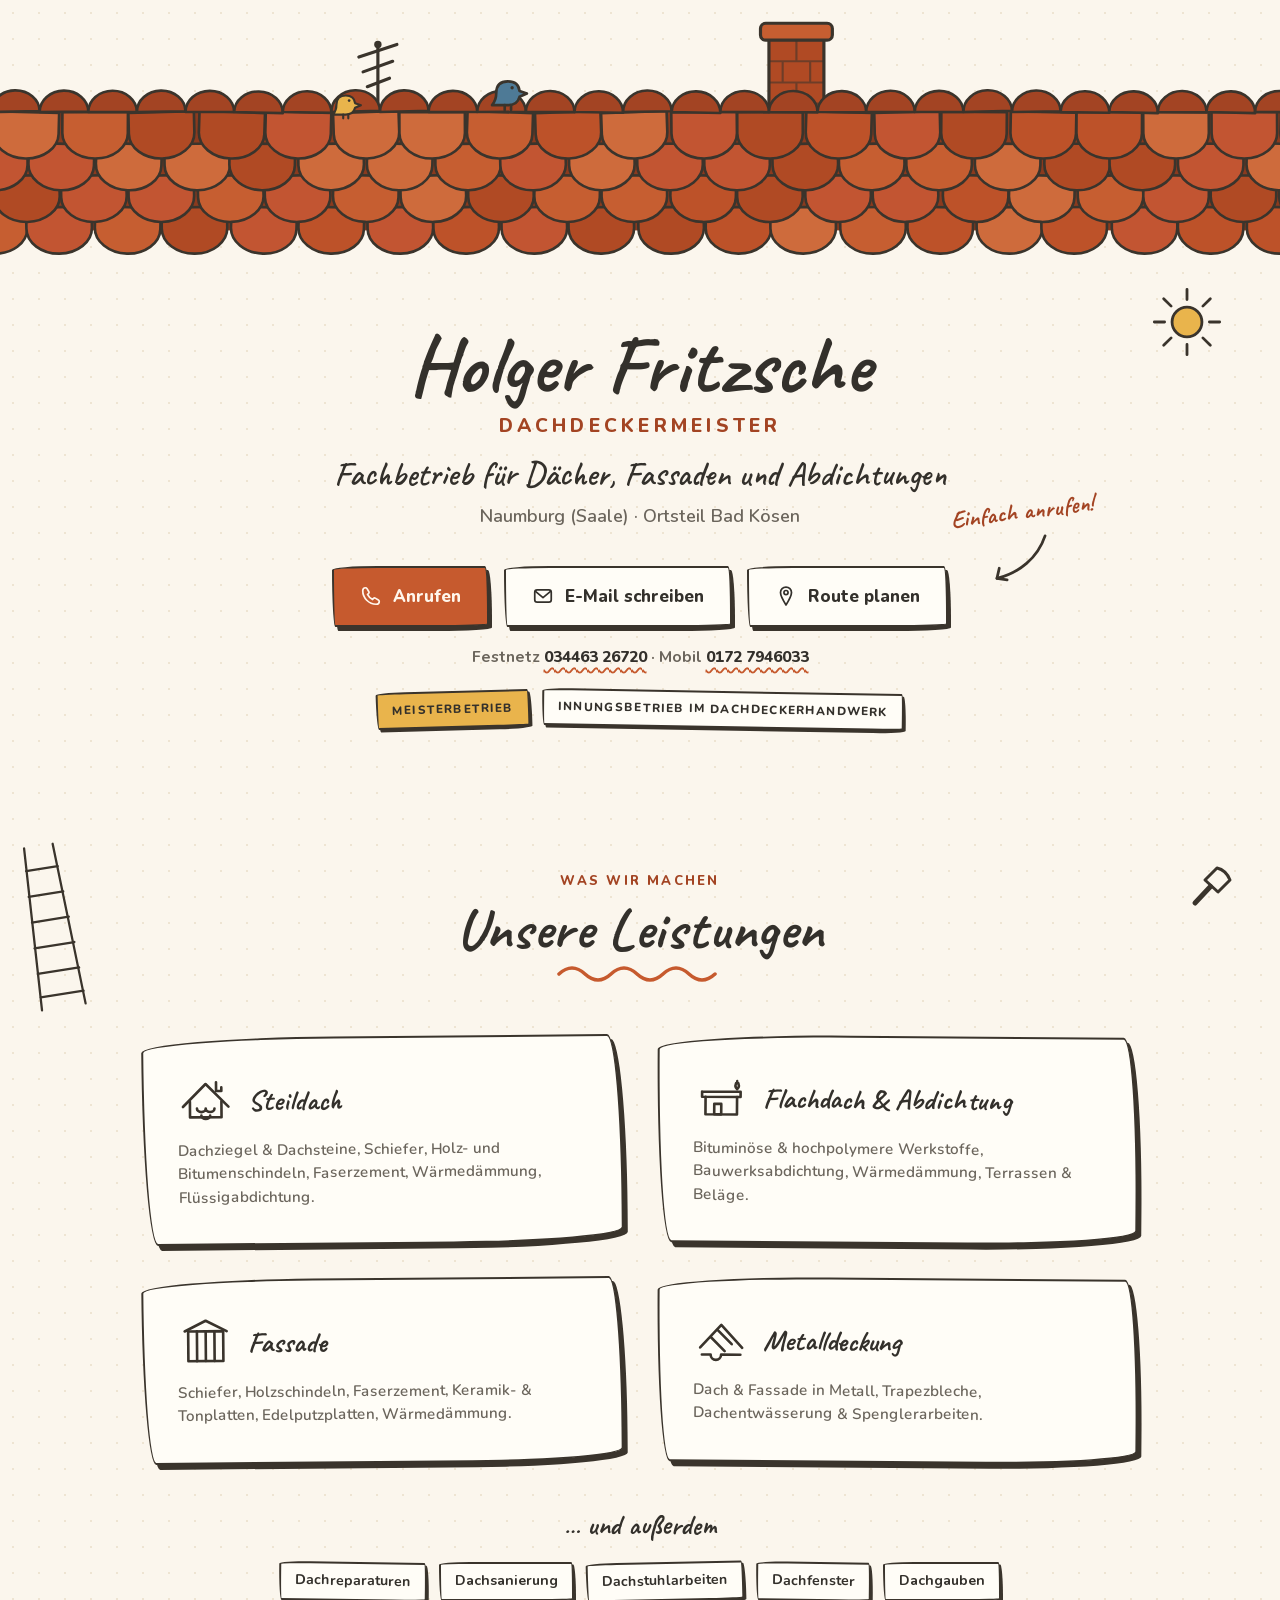
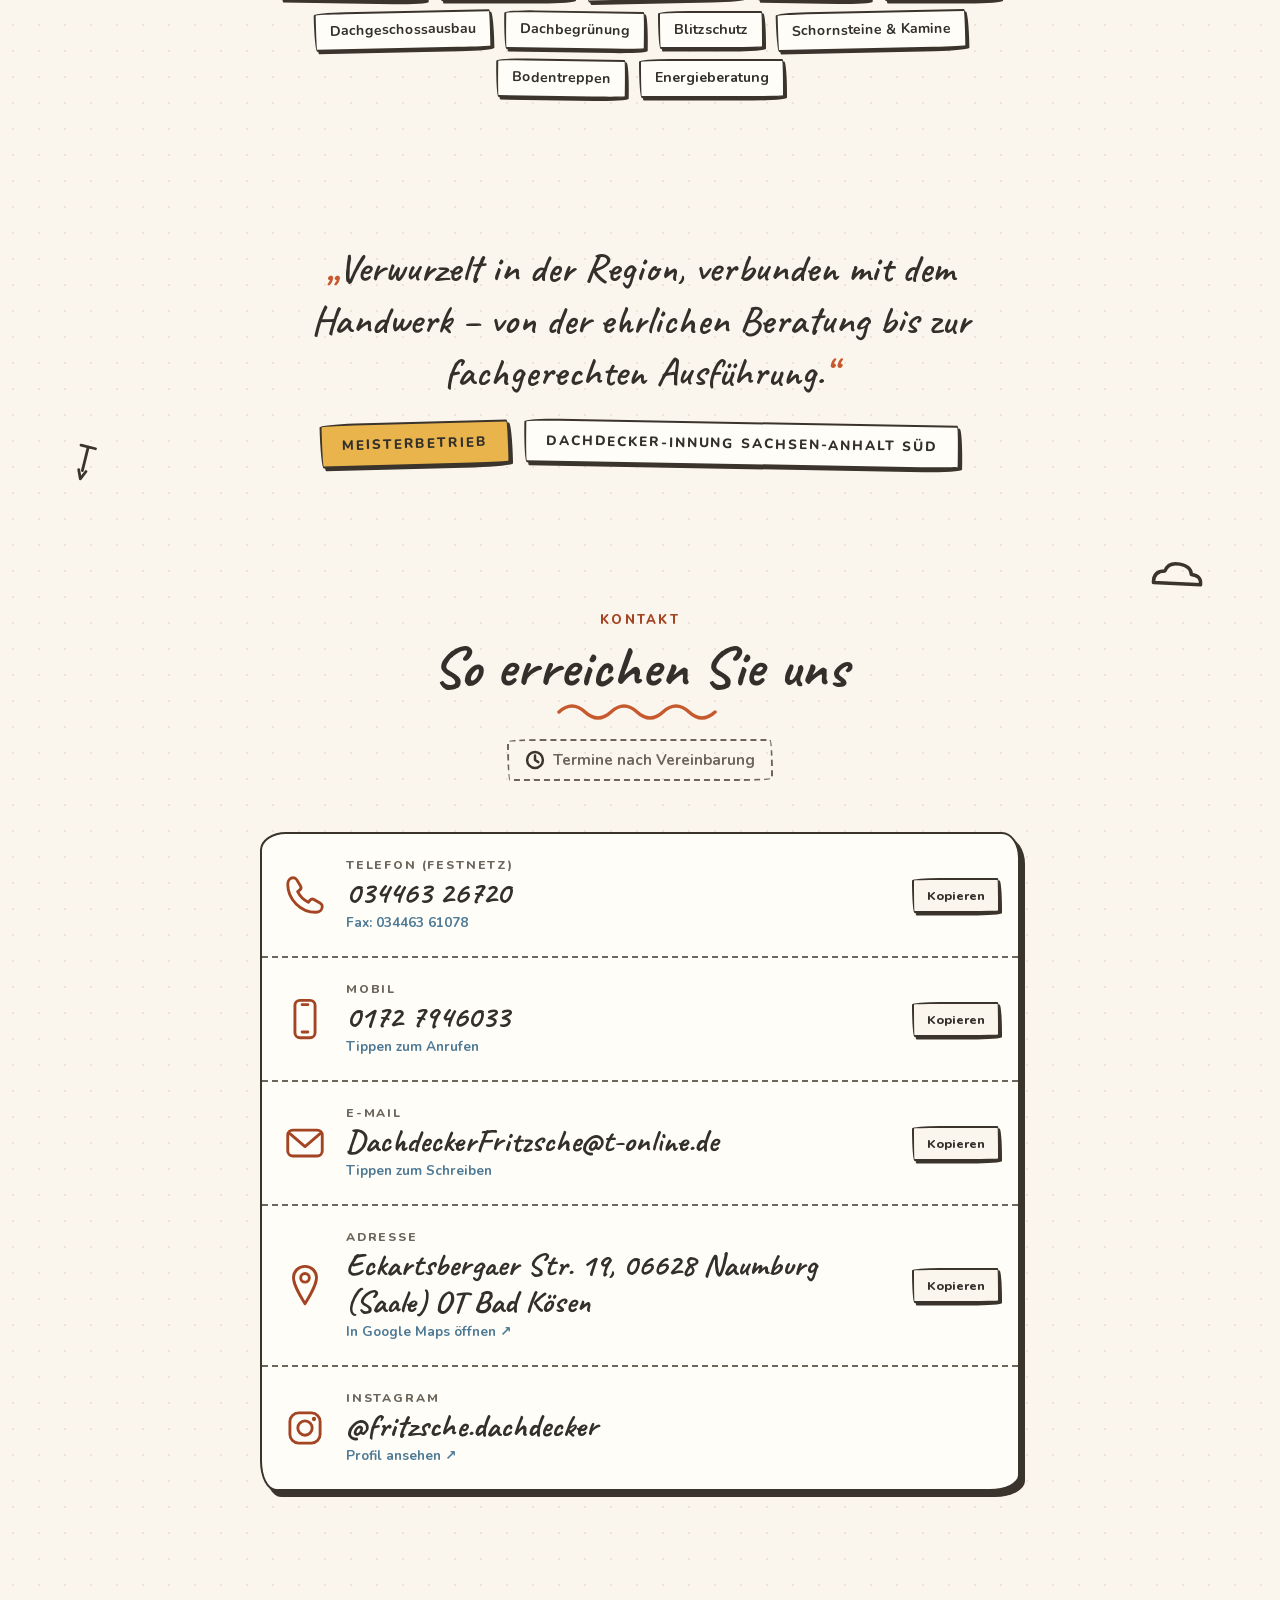
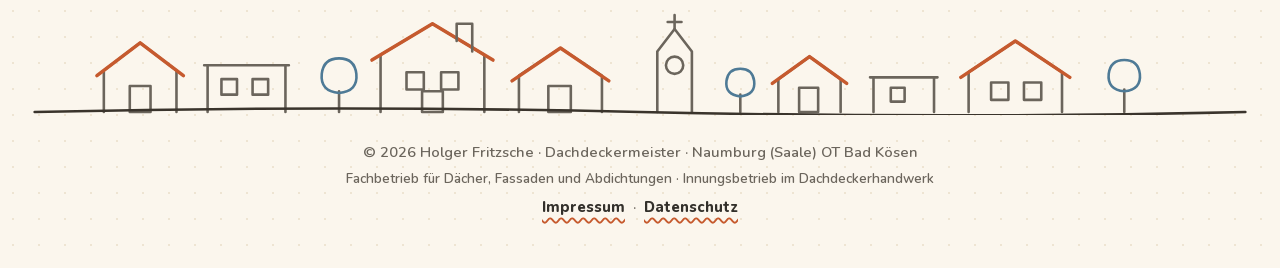
==== index.html @ bd24dfb8 "Initial commit" ====
<!DOCTYPE html>
<html lang="de">
<head>
<meta charset="UTF-8">
<meta name="viewport" content="width=device-width, initial-scale=1.0">
<title>Dachdecker Naumburg (Saale) &amp; Bad Kösen · Holger Fritzsche Dachdeckermeister</title>
<meta name="description" content="Holger Fritzsche, Dachdeckermeister in Naumburg (Saale) OT Bad Kösen: Fachbetrieb für Dächer, Fassaden und Abdichtungen. Steildach, Flachdach, Metalldeckung. Tel. 034463 26720.">
<link rel="icon" type="image/svg+xml" href="favicon.svg">
<link rel="stylesheet" href="style.css">
<script type="application/ld+json">
{
  "@context": "https://schema.org",
  "@type": "RoofingContractor",
  "name": "Holger Fritzsche Dachdeckermeister",
  "slogan": "Fachbetrieb für Dächer, Fassaden und Abdichtungen",
  "telephone": ["+49 34463 26720", "+49 172 7946033"],
  "faxNumber": "+49 34463 61078",
  "email": "DachdeckerFritzsche@t-online.de",
  "url": "https://dachdecker-fritzsche.de",
  "address": {
    "@type": "PostalAddress",
    "streetAddress": "Eckartsbergaer Str. 19",
    "addressLocality": "Naumburg (Saale) OT Bad Kösen",
    "postalCode": "06628",
    "addressCountry": "DE"
  },
  "memberOf": {
    "@type": "Organization",
    "name": "Dachdecker-Innung Sachsen-Anhalt Süd (LIV Sachsen-Anhalt)"
  },
  "sameAs": ["https://www.instagram.com/fritzsche.dachdecker/"]
}
</script>
</head>
<body>

<!-- ======================= DAS DACH ======================= -->
<header class="roof" aria-hidden="true">
  <svg class="roof-svg shingle-wrap" viewBox="0 0 1480 246" preserveAspectRatio="xMidYMax slice" data-rows="4" data-sky="104">
    <!-- Wolken -->
    <g class="cloud c1" opacity=".9">
      <path d="M20 44 q0 -13 13 -13 q4 -11 17 -9 q13 2 13 11 q11 0 10 11 z" fill="#FFFDF7" stroke="#6B655C" stroke-width="2.5" stroke-linejoin="round"/>
    </g>
    <g class="cloud c2" opacity=".7">
      <path d="M10 70 q0 -10 10 -10 q3 -8 13 -7 q10 2 10 8 q8 1 7 9 z" fill="#FFFDF7" stroke="#6B655C" stroke-width="2.5" stroke-linejoin="round"/>
    </g>
    <!-- Möwe -->
    <g class="flybird">
      <path d="M0 38 q7 -9 14 0 M14 38 q7 -9 14 0" fill="none" stroke="#3A342C" stroke-width="2.5" stroke-linecap="round"/>
    </g>
    <!-- Antenne -->
    <g stroke="#3A342C" stroke-width="3" stroke-linecap="round" fill="none">
      <path d="M492 108 V46"/>
      <path d="M474 54 L510 42 M478 68 L506 58 M482 82 L503 74"/>
      <circle cx="492" cy="42" r="3.5" fill="#3A342C" stroke="none"/>
    </g>
    <!-- Rauch -->
    <g>
      <circle class="puff p1" cx="886" cy="16" r="7"/>
      <circle class="puff p2" cx="893" cy="13" r="9"/>
      <circle class="puff p3" cx="881" cy="15" r="6"/>
    </g>
    <!-- Schornstein -->
    <g>
      <rect x="862" y="36" width="52" height="80" rx="3" fill="#B04A24" stroke="#3A342C" stroke-width="3"/>
      <rect x="854" y="22" width="68" height="16" rx="5" fill="#C65E31" stroke="#3A342C" stroke-width="3"/>
      <path d="M862 58 h52 M862 78 h52 M862 98 h52 M888 38 v20 M875 58 v20 M901 58 v20 M888 78 v20" fill="none" stroke="#3A342C" stroke-width="2" opacity=".55"/>
    </g>
    <!-- Schindeln + First (per JS erzeugt) -->
    <g class="shingles"></g>
    <g class="ridge"></g>
    <!-- Vogel auf dem First -->
    <g transform="translate(598 74)"><g class="bird">
      <path d="M6 14 q0 -11 11 -11 q10 0 11 9 l7 2.5 -7 3 q-2 8 -11 8 l-15 0 q4 -5 4 -11.5 z" fill="#4E7A96" stroke="#3A342C" stroke-width="2.5" stroke-linejoin="round"/>
      <circle cx="21" cy="9" r="1.6" fill="#3A342C"/>
      <path d="M14 25.5 V30 M20 25.5 V30" fill="none" stroke="#3A342C" stroke-width="2.5" stroke-linecap="round"/>
    </g></g>
    <!-- zweiter Vogel neben der Antenne -->
    <g transform="translate(448 88) scale(.8)"><g class="bird">
      <path d="M6 14 q0 -11 11 -11 q10 0 11 9 l7 2.5 -7 3 q-2 8 -11 8 l-15 0 q4 -5 4 -11.5 z" fill="#E9B44C" stroke="#3A342C" stroke-width="2.5" stroke-linejoin="round"/>
      <circle cx="21" cy="9" r="1.6" fill="#3A342C"/>
      <path d="M14 25.5 V30 M20 25.5 V30" fill="none" stroke="#3A342C" stroke-width="2.5" stroke-linecap="round"/>
    </g></g>
  </svg>
</header>

<main>
  <!-- ======================= HERO ======================= -->
  <section class="hero">
    <span class="float-doodle float-doodle--desktop bob" style="right: 4%; top: 20px;">
      <svg width="84" height="84" viewBox="0 0 90 90" aria-hidden="true">
        <g class="sun-spin">
          <circle cx="45" cy="45" r="16" fill="#E9B44C" stroke="#3A342C" stroke-width="3"/>
          <path class="doodle-stroke" d="M45 21 V10 M45 69 v11 M21 45 H10 M69 45 h11 M28 28 L20 20 M62 28 l8 -8 M28 62 l-8 8 M62 62 l8 8"/>
        </g>
      </svg>
    </span>

    <div class="wrap">
      <div class="hero-text">
        <h1>Holger Fritzsche
          <span class="meister">Dachdeckermeister</span>
        </h1>
        <p class="tagline">Fachbetrieb für Dächer, Fassaden und&nbsp;Abdichtungen</p>
        <p class="ort">Naumburg (Saale) · Ortsteil Bad Kösen</p>

        <div class="cta-row">
          <span class="cta-note" aria-hidden="true">
            <span class="note-text">Einfach anrufen!</span>
            <svg viewBox="0 0 80 62">
              <path class="doodle-stroke draw" d="M66 6 C 58 30, 38 46, 14 52"/>
              <path class="doodle-stroke draw" d="M14 52 l11 1.5 M14 52 l2.5 -11"/>
            </svg>
          </span>
          <a class="btn btn--primary" href="tel:+493446326720">
            <svg viewBox="0 0 64 64" aria-hidden="true"><path fill="none" stroke="currentColor" stroke-width="5" stroke-linecap="round" stroke-linejoin="round" d="M16 8 C11 8 8 12 8 17 c0 21 18 39 39 39 5 0 9 -3 9 -8 0 -2 -1 -3.4 -2.6 -4.4 l-9 -5.4 c-1.8 -1 -4 -.6 -5.3 1 l-2.5 3 c-6.4 -3.2 -11.6 -8.4 -14.8 -14.8 l3 -2.5 c1.6 -1.3 2 -3.5 1 -5.3 l-5.4 -9 C19.4 9 17.8 8 16 8 z"/></svg>
            Anrufen
          </a>
          <a class="btn" href="mailto:DachdeckerFritzsche@t-online.de">
            <svg viewBox="0 0 64 64" aria-hidden="true"><g fill="none" stroke="currentColor" stroke-width="5" stroke-linecap="round" stroke-linejoin="round"><rect x="8" y="14" width="48" height="36" rx="7"/><path d="M11 19 L32 37 L53 19"/></g></svg>
            E-Mail schreiben
          </a>
          <a class="btn" href="https://www.google.com/maps/search/?api=1&amp;query=Eckartsbergaer%20Str.%2019%2C%2006628%20Naumburg%20(Saale)%20OT%20Bad%20K%C3%B6sen" target="_blank" rel="noopener">
            <svg viewBox="0 0 64 64" aria-hidden="true"><g fill="none" stroke="currentColor" stroke-width="5" stroke-linecap="round" stroke-linejoin="round"><path d="M32 6 c9 0 16 7 16 16 0 11 -16 36 -16 36 S16 33 16 22 c0 -9 7 -16 16 -16 z"/><circle cx="32" cy="22" r="6"/></g></svg>
            Route planen
          </a>
        </div>

        <p class="phone-line">
          Festnetz <a href="tel:+493446326720">034463 26720</a> · Mobil <a href="tel:+491727946033">0172 7946033</a>
        </p>

        <div class="trust-row">
          <span class="badge badge--inline">Meisterbetrieb</span>
          <span class="badge badge--inline badge--paper">Innungsbetrieb im Dachdeckerhandwerk</span>
        </div>
      </div>

    </div>
  </section>

  <!-- ======================= LEISTUNGEN ======================= -->
  <section class="services">
    <span class="float-doodle float-doodle--desktop" style="left: 1.5%; top: 40px; transform: rotate(-9deg);">
      <svg width="64" height="175" viewBox="0 0 84 230" aria-hidden="true">
        <g class="doodle-stroke" stroke-width="4">
          <path class="draw" d="M24 8 L14 222"/>
          <path class="draw" d="M62 8 L72 222"/>
          <path class="draw" d="M22 38 H64 M20 72 H66 M19 106 H68 M17 140 H70 M16 174 H71 M15 205 H72"/>
        </g>
      </svg>
    </span>
    <span class="float-doodle float-doodle--desktop bob" style="right: 2.5%; top: 60px;">
      <svg width="64" height="64" viewBox="0 0 64 64" aria-hidden="true">
        <g class="doodle-stroke">
          <path class="draw" d="M21 21 L33 9 q9 2 13 12 L34 33 z"/>
          <path class="draw" stroke-width="5" d="M26.5 27.5 L11 44"/>
        </g>
      </svg>
    </span>

    <div class="wrap">
      <div class="section-head">
        <span class="kicker">Was wir machen</span>
        <h2>Unsere Leistungen</h2>
        <svg class="squiggle" width="170" height="22" viewBox="0 0 170 22" aria-hidden="true">
          <path class="draw" fill="none" stroke="currentColor" stroke-width="3.5" stroke-linecap="round" d="M4 11 q13 -12 26 0 t26 0 t26 0 t26 0 t26 0 t26 0"/>
        </svg>
      </div>

      <div class="cards cards--services">
        <article class="card card--service">
          <div class="service-head">
            <svg class="icon" viewBox="0 0 64 64" aria-hidden="true">
              <g class="doodle-stroke" stroke="currentColor">
                <path class="draw" d="M6 38 L32 12 L58 38"/>
                <path class="draw" d="M14 32 v18 h36 v-18"/>
                <path class="draw" d="M22 40 a5 4 0 0 0 10 0 M32 40 a5 4 0 0 0 10 0 M27 48 a5 4 0 0 0 10 0"/>
                <path class="draw" d="M44 10 v10 h6 v-4"/>
              </g>
            </svg>
            <h3>Steildach</h3>
          </div>
          <p>Dachziegel &amp; Dachsteine, Schiefer, Holz- und Bitumenschindeln, Faserzement, Wärmedämmung, Flüssigabdichtung.</p>
        </article>

        <article class="card card--service">
          <div class="service-head">
            <svg class="icon" viewBox="0 0 64 64" aria-hidden="true">
              <g class="doodle-stroke" stroke="currentColor">
                <path class="draw" d="M10 24 h44 v6 h-44 z"/>
                <path class="draw" d="M14 30 v20 h36 v-20"/>
                <path class="draw" d="M24 38 h8 v12 h-8 z"/>
                <path class="draw" d="M50 12 q4 6 0 9 q-4 -3 0 -9 z"/>
              </g>
            </svg>
            <h3>Flachdach &amp; Abdichtung</h3>
          </div>
          <p>Bituminöse &amp; hochpolymere Werkstoffe, Bauwerksabdichtung, Wärmedämmung, Terrassen &amp; Beläge.</p>
        </article>

        <article class="card card--service">
          <div class="service-head">
            <svg class="icon" viewBox="0 0 64 64" aria-hidden="true">
              <g class="doodle-stroke" stroke="currentColor">
                <path class="draw" d="M12 18 h40 v34 h-40 z"/>
                <path class="draw" d="M22 18 v34 M32 18 v34 M42 18 v34"/>
                <path class="draw" d="M8 18 L32 6 L56 18"/>
              </g>
            </svg>
            <h3>Fassade</h3>
          </div>
          <p>Schiefer, Holzschindeln, Faserzement, Keramik- &amp; Tonplatten, Edelputzplatten, Wärmedämmung.</p>
        </article>

        <article class="card card--service">
          <div class="service-head">
            <svg class="icon" viewBox="0 0 64 64" aria-hidden="true">
              <g class="doodle-stroke" stroke="currentColor">
                <path class="draw" d="M8 40 L32 14 L56 40"/>
                <path class="draw" d="M20 28 L36 44 M28 20 L44 36"/>
                <path class="draw" d="M10 48 h10 a6 6 0 0 0 12 0 h22"/>
              </g>
            </svg>
            <h3>Metalldeckung</h3>
          </div>
          <p>Dach &amp; Fassade in Metall, Trapezbleche, Dachentwässerung &amp; Spenglerarbeiten.</p>
        </article>
      </div>

      <div class="more-services">
        <p class="more-title">… und außerdem</p>
        <div class="chip-cloud">
          <span class="tagchip">Dachreparaturen</span>
          <span class="tagchip">Dachsanierung</span>
          <span class="tagchip">Dachstuhlarbeiten</span>
          <span class="tagchip">Dachfenster</span>
          <span class="tagchip">Dachgauben</span>
          <span class="tagchip">Dachgeschossausbau</span>
          <span class="tagchip">Dachbegrünung</span>
          <span class="tagchip">Blitzschutz</span>
          <span class="tagchip">Schornsteine &amp; Kamine</span>
          <span class="tagchip">Bodentreppen</span>
          <span class="tagchip">Energieberatung</span>
        </div>
      </div>
    </div>
  </section>

  <!-- ======================= ÜBER UNS ======================= -->
  <section class="about">
    <span class="float-doodle float-doodle--desktop bob" style="left: 5%; bottom: 30px;">
      <svg width="60" height="60" viewBox="0 0 64 64" aria-hidden="true">
        <g class="doodle-stroke">
          <g transform="rotate(14 22 24)"><path class="draw" d="M14 8 H30 M22 8 V34 M18 34 L22 43 L26 34"/></g>
        </g>
      </svg>
    </span>
    <div class="wrap">
      <blockquote>
        <span class="mark">„</span>Verwurzelt in der Region, verbunden mit dem Handwerk –
        von der ehrlichen Beratung bis zur fachgerechten Ausführung.<span class="mark">“</span>
      </blockquote>
      <div class="badges-row">
        <span class="badge">Meisterbetrieb</span>
        <span class="badge badge--paper">Dachdecker-Innung Sachsen-Anhalt Süd</span>
      </div>
    </div>
  </section>

  <!-- ======================= KONTAKT ======================= -->
  <section class="contact" id="kontakt">
    <span class="float-doodle float-doodle--desktop bob" style="right: 5%; top: 10px;">
      <svg width="70" height="46" viewBox="0 0 60 40" aria-hidden="true">
        <path class="doodle-stroke" d="M6 30 q0 -10 10 -10 q3 -8 13 -6 q10 2 10 9 q9 1 8 9 z"/>
      </svg>
    </span>

    <div class="wrap">
      <div class="section-head">
        <span class="kicker">Kontakt</span>
        <h2>So erreichen Sie uns</h2>
        <svg class="squiggle" width="170" height="22" viewBox="0 0 170 22" aria-hidden="true">
          <path class="draw" fill="none" stroke="currentColor" stroke-width="3.5" stroke-linecap="round" d="M4 11 q13 -12 26 0 t26 0 t26 0 t26 0 t26 0 t26 0"/>
        </svg>
        <p class="contact-note">
          <svg width="20" height="20" viewBox="0 0 24 24" aria-hidden="true"><g class="doodle-stroke" stroke-width="2"><circle cx="12" cy="12" r="9.5"/><path d="M12 6.5 V12 l4 2.5"/></g></svg>
          Termine nach Vereinbarung
        </p>
      </div>

      <div class="contact-card">
        <div class="contact-row">
          <a class="contact-main" href="tel:+493446326720">
            <svg class="contact-icon" viewBox="0 0 64 64" aria-hidden="true"><path fill="none" stroke="currentColor" stroke-width="4" stroke-linecap="round" stroke-linejoin="round" d="M16 8 C11 8 8 12 8 17 c0 21 18 39 39 39 5 0 9 -3 9 -8 0 -2 -1 -3.4 -2.6 -4.4 l-9 -5.4 c-1.8 -1 -4 -.6 -5.3 1 l-2.5 3 c-6.4 -3.2 -11.6 -8.4 -14.8 -14.8 l3 -2.5 c1.6 -1.3 2 -3.5 1 -5.3 l-5.4 -9 C19.4 9 17.8 8 16 8 z"/></svg>
            <span class="contact-text">
              <span class="contact-label">Telefon (Festnetz)</span>
              <span class="contact-value">034463 26720</span>
              <span class="contact-hint">Fax: 034463 61078</span>
            </span>
          </a>
          <button class="chip" type="button" data-copy="034463 26720">Kopieren</button>
        </div>

        <div class="contact-row">
          <a class="contact-main" href="tel:+491727946033">
            <svg class="contact-icon" viewBox="0 0 64 64" aria-hidden="true"><g fill="none" stroke="currentColor" stroke-width="4" stroke-linecap="round" stroke-linejoin="round"><rect x="18" y="6" width="28" height="52" rx="7"/><path d="M28 12 h8 M28 50 h8"/></g></svg>
            <span class="contact-text">
              <span class="contact-label">Mobil</span>
              <span class="contact-value">0172 7946033</span>
              <span class="contact-hint">Tippen zum Anrufen</span>
            </span>
          </a>
          <button class="chip" type="button" data-copy="0172 7946033">Kopieren</button>
        </div>

        <div class="contact-row">
          <a class="contact-main" href="mailto:DachdeckerFritzsche@t-online.de">
            <svg class="contact-icon" viewBox="0 0 64 64" aria-hidden="true"><g fill="none" stroke="currentColor" stroke-width="4" stroke-linecap="round" stroke-linejoin="round"><rect x="8" y="14" width="48" height="36" rx="7"/><path d="M11 19 L32 37 L53 19"/></g></svg>
            <span class="contact-text">
              <span class="contact-label">E-Mail</span>
              <span class="contact-value">DachdeckerFritzsche@t-online.de</span>
              <span class="contact-hint">Tippen zum Schreiben</span>
            </span>
          </a>
          <button class="chip" type="button" data-copy="DachdeckerFritzsche@t-online.de">Kopieren</button>
        </div>

        <div class="contact-row">
          <a class="contact-main" href="https://www.google.com/maps/search/?api=1&amp;query=Eckartsbergaer%20Str.%2019%2C%2006628%20Naumburg%20(Saale)%20OT%20Bad%20K%C3%B6sen" target="_blank" rel="noopener">
            <svg class="contact-icon" viewBox="0 0 64 64" aria-hidden="true"><g fill="none" stroke="currentColor" stroke-width="4" stroke-linecap="round" stroke-linejoin="round"><path d="M32 6 c9 0 16 7 16 16 0 11 -16 36 -16 36 S16 33 16 22 c0 -9 7 -16 16 -16 z"/><circle cx="32" cy="22" r="6"/></g></svg>
            <span class="contact-text">
              <span class="contact-label">Adresse</span>
              <span class="contact-value">Eckartsbergaer Str. 19, 06628 Naumburg (Saale) OT Bad Kösen</span>
              <span class="contact-hint">In Google Maps öffnen ↗</span>
            </span>
          </a>
          <button class="chip" type="button" data-copy="Eckartsbergaer Str. 19, 06628 Naumburg (Saale) OT Bad Kösen">Kopieren</button>
        </div>

        <div class="contact-row">
          <a class="contact-main" href="https://www.instagram.com/fritzsche.dachdecker/" target="_blank" rel="noopener">
            <svg class="contact-icon" viewBox="0 0 64 64" aria-hidden="true"><g fill="none" stroke="currentColor" stroke-width="4" stroke-linecap="round" stroke-linejoin="round"><rect x="11" y="11" width="42" height="42" rx="12"/><circle cx="32" cy="32" r="10"/><circle cx="44.5" cy="19.5" r="3" fill="currentColor" stroke="none"/></g></svg>
            <span class="contact-text">
              <span class="contact-label">Instagram</span>
              <span class="contact-value">@fritzsche.dachdecker</span>
              <span class="contact-hint">Profil ansehen ↗</span>
            </span>
          </a>
        </div>
      </div>
    </div>
  </section>

  <!-- ======================= SKYLINE ======================= -->
  <div class="skyline" aria-hidden="true">
    <svg viewBox="0 0 1480 130" preserveAspectRatio="xMidYMax meet">
      <g fill="none" stroke="#6B655C" stroke-width="3" stroke-linecap="round" stroke-linejoin="round">
        <!-- Haus 1: Satteldach -->
        <path d="M120 126 V78 L162 46 L204 78 V126"/>
        <path d="M112 84 L162 46 L212 84" stroke="#C65A2E" stroke-width="4"/>
        <rect x="150" y="96" width="24" height="30"/>
        <!-- Haus 2: Flachdach -->
        <path d="M240 126 V72 H330 V126 M236 72 H334"/>
        <rect x="256" y="88" width="18" height="18"/>
        <rect x="292" y="88" width="18" height="18"/>
        <!-- Baum -->
        <path d="M392 126 V102"/>
        <path d="M392 104 q-22 -2 -20 -22 q2 -18 20 -18 q18 0 20 18 q2 20 -20 22 z" stroke="#4E7A96"/>
        <!-- Haus 3: großes Haus mit Schornstein -->
        <path d="M440 126 V60 L500 24 L560 60 V126"/>
        <path d="M430 66 L500 24 L570 66" stroke="#C65A2E" stroke-width="4"/>
        <path d="M528 44 v-20 h18 v32"/>
        <rect x="470" y="80" width="20" height="20"/>
        <rect x="510" y="80" width="20" height="20"/>
        <rect x="488" y="102" width="24" height="24"/>
        <!-- Haus 4: Gaube -->
        <path d="M600 126 V84 L648 52 L696 84 V126"/>
        <path d="M592 90 L648 52 L704 90" stroke="#C65A2E" stroke-width="4"/>
        <rect x="634" y="96" width="26" height="30"/>
        <!-- Kirchturm -->
        <path d="M760 126 V56 L780 30 L800 56 V126"/>
        <path d="M780 30 V14 M772 22 h16"/>
        <circle cx="780" cy="72" r="10"/>
        <!-- Baum 2 -->
        <path d="M856 126 V106"/>
        <path d="M856 108 q-18 -2 -16 -18 q2 -14 16 -14 q14 0 16 14 q2 16 -16 18 z" stroke="#4E7A96"/>
        <!-- Haus 5: klein -->
        <path d="M900 126 V88 L936 62 L972 88 V126"/>
        <path d="M893 93 L936 62 L979 93" stroke="#C65A2E" stroke-width="4"/>
        <rect x="924" y="98" width="22" height="28"/>
        <!-- Haus 6: Flachdach klein -->
        <path d="M1010 126 V86 H1080 V126 M1006 86 H1084"/>
        <rect x="1030" y="98" width="16" height="16"/>
        <!-- Haus 7: Satteldach weit -->
        <path d="M1120 126 V80 L1174 44 L1228 80 V126"/>
        <path d="M1111 86 L1174 44 L1237 86" stroke="#C65A2E" stroke-width="4"/>
        <rect x="1146" y="92" width="20" height="20"/>
        <rect x="1184" y="92" width="20" height="20"/>
        <!-- Baum 3 -->
        <path d="M1300 126 V100"/>
        <path d="M1300 102 q-20 -2 -18 -20 q2 -16 18 -16 q16 0 18 16 q2 18 -18 20 z" stroke="#4E7A96"/>
      </g>
      <!-- Boden -->
      <path d="M40 126 q360 -8 700 0 q360 8 700 0" fill="none" stroke="#3A342C" stroke-width="3" stroke-linecap="round"/>
    </svg>
  </div>
</main>

<!-- ======================= FOOTER ======================= -->
<footer>
  <p>© <span class="year">2026</span> Holger Fritzsche · Dachdeckermeister · Naumburg (Saale) OT Bad Kösen</p>
  <p class="foot-sub">Fachbetrieb für Dächer, Fassaden und Abdichtungen · Innungsbetrieb im Dachdeckerhandwerk</p>
  <p class="foot-links">
    <a href="impressum.html">Impressum</a> &nbsp;·&nbsp;
    <a href="datenschutz.html">Datenschutz</a>
  </p>
</footer>

<!-- ======================= MOBILE-LEISTE ======================= -->
<nav class="mobile-bar" aria-label="Schnellkontakt">
  <a class="bar-primary" href="tel:+493446326720">
    <svg viewBox="0 0 64 64" aria-hidden="true"><path fill="none" stroke="currentColor" stroke-width="5" stroke-linecap="round" stroke-linejoin="round" d="M16 8 C11 8 8 12 8 17 c0 21 18 39 39 39 5 0 9 -3 9 -8 0 -2 -1 -3.4 -2.6 -4.4 l-9 -5.4 c-1.8 -1 -4 -.6 -5.3 1 l-2.5 3 c-6.4 -3.2 -11.6 -8.4 -14.8 -14.8 l3 -2.5 c1.6 -1.3 2 -3.5 1 -5.3 l-5.4 -9 C19.4 9 17.8 8 16 8 z"/></svg>
    Anrufen
  </a>
  <a href="mailto:DachdeckerFritzsche@t-online.de">
    <svg viewBox="0 0 64 64" aria-hidden="true"><g fill="none" stroke="currentColor" stroke-width="5" stroke-linecap="round" stroke-linejoin="round"><rect x="8" y="14" width="48" height="36" rx="7"/><path d="M11 19 L32 37 L53 19"/></g></svg>
    E-Mail
  </a>
  <a href="https://www.google.com/maps/search/?api=1&amp;query=Eckartsbergaer%20Str.%2019%2C%2006628%20Naumburg%20(Saale)%20OT%20Bad%20K%C3%B6sen" target="_blank" rel="noopener">
    <svg viewBox="0 0 64 64" aria-hidden="true"><g fill="none" stroke="currentColor" stroke-width="5" stroke-linecap="round" stroke-linejoin="round"><path d="M32 6 c9 0 16 7 16 16 0 11 -16 36 -16 36 S16 33 16 22 c0 -9 7 -16 16 -16 z"/><circle cx="32" cy="22" r="6"/></g></svg>
    Karte
  </a>
</nav>

<script src="doodles.js"></script>
</body>
</html>
---- style.css ----
/* ============================================================
   Holger Fritzsche · Dachdeckermeister — Doodle-Design
   ============================================================ */

/* ---------- Fonts (lokal gehostet, DSGVO-sicher) ---------- */
@font-face {
  font-family: 'Caveat';
  src: url('fonts/caveat.woff2') format('woff2');
  font-weight: 400 700;
  font-style: normal;
  font-display: swap;
}
@font-face {
  font-family: 'Nunito';
  src: url('fonts/nunito.woff2') format('woff2');
  font-weight: 200 1000;
  font-style: normal;
  font-display: swap;
}
@font-face {
  font-family: 'Nunito';
  src: url('fonts/nunito-italic.woff2') format('woff2');
  font-weight: 200 1000;
  font-style: italic;
  font-display: swap;
}

/* ---------- Grundgerüst ---------- */
:root {
  --paper: #FBF6ED;
  --paper-dot: #EEE4D2;
  --card: #FFFDF7;
  --ink: #33302B;
  --ink-line: #3A342C;
  --ink-soft: #6B655C;
  --brick: #C65A2E;
  --brick-deep: #A34423;
  --slate: #4E7A96;
  --sun: #E9B44C;
  --ok: #F6E3B8;

  --wobble-lg: 255px 20px 225px 20px / 20px 225px 20px 255px;
  --wobble-md: 160px 14px 190px 12px / 14px 170px 12px 200px;
  --wobble-sm: 90px 8px 100px 8px / 8px 95px 8px 105px;
}

* { margin: 0; padding: 0; box-sizing: border-box; }

html { scroll-behavior: smooth; }

body {
  font-family: 'Nunito', 'Segoe UI', system-ui, sans-serif;
  font-weight: 400;
  color: var(--ink);
  background-color: var(--paper);
  background-image: radial-gradient(var(--paper-dot) 1.2px, transparent 1.2px);
  background-size: 26px 26px;
  line-height: 1.6;
}

::selection { background: var(--sun); color: var(--ink); }

a { color: var(--brick-deep); }

:focus-visible {
  outline: 3px solid var(--slate);
  outline-offset: 3px;
  border-radius: 6px;
}

.wrap {
  max-width: 1040px;
  margin: 0 auto;
  padding: 0 22px;
}

section { position: relative; overflow-x: clip; }

/* ---------- Dach-Header ---------- */
.roof {
  position: relative;
  height: clamp(170px, 24vw, 260px);
  line-height: 0;
}
.roof--small { height: clamp(110px, 14vw, 170px); }

.roof-svg {
  width: 100%;
  height: 100%;
  display: block;
}

.shingle-wrap .shingle {
  stroke: var(--ink-line);
  stroke-width: 2.5;
  stroke-linejoin: round;
}
.shingle {
  transform-box: fill-box;
  transform-origin: center;
  animation: shingle-in .55s cubic-bezier(.2, 1.5, .4, 1) backwards;
  animation-delay: var(--d, 0ms);
}
@keyframes shingle-in {
  from { opacity: 0; transform: scale(.4) rotate(6deg); }
  to   { opacity: 1; transform: none; }
}

.ridgecap {
  fill: var(--brick-deep);
  stroke: var(--ink-line);
  stroke-width: 2.5;
  stroke-linejoin: round;
  transform-box: fill-box;
  transform-origin: center;
  animation: shingle-in .5s cubic-bezier(.2, 1.5, .4, 1) backwards;
  animation-delay: var(--d, 0ms);
}

/* Schornstein-Rauch */
.puff {
  fill: var(--card);
  stroke: var(--ink-line);
  stroke-width: 2.5;
  opacity: 0;
  transform-box: fill-box;
  transform-origin: center;
  animation: puff-rise 5.5s ease-out infinite;
}
.puff.p2 { animation-delay: 1.8s; }
.puff.p3 { animation-delay: 3.6s; }
@keyframes puff-rise {
  0%   { opacity: 0; transform: translateY(10px) scale(.4); }
  15%  { opacity: .9; }
  70%  { opacity: .35; }
  100% { opacity: 0; transform: translateY(-52px) scale(1.6); }
}

/* Vogel auf dem First */
.bird {
  transform-box: fill-box;
  transform-origin: bottom center;
  animation: bird-hop 9s ease-in-out infinite;
}
@keyframes bird-hop {
  0%, 88%, 100% { transform: none; }
  90% { transform: translateY(-8px) rotate(-3deg); }
  92% { transform: none; }
  94% { transform: translateY(-5px) rotate(2deg); }
  96% { transform: none; }
}

/* Wolken ziehen vorbei */
.cloud { animation: cloud-drift 120s linear infinite; }
.cloud.c2 { animation-duration: 160s; animation-delay: -70s; }
@keyframes cloud-drift {
  from { transform: translateX(-300px); }
  to   { transform: translateX(1800px); }
}

/* Möwe */
.flybird { animation: fly-by 75s linear infinite; }
@keyframes fly-by {
  from { transform: translateX(1700px); }
  to   { transform: translateX(-260px); }
}

/* ---------- Doodle-Grundzutaten ---------- */
.doodle-stroke {
  fill: none;
  stroke: var(--ink-line);
  stroke-width: 3;
  stroke-linecap: round;
  stroke-linejoin: round;
}

.draw.drawn {
  transition: stroke-dashoffset 1.2s ease .15s;
  stroke-dashoffset: 0 !important;
}

.bob { animation: bob 5s ease-in-out infinite alternate; }
@keyframes bob {
  from { transform: translateY(-5px) rotate(-2deg); }
  to   { transform: translateY(6px) rotate(2.5deg); }
}

.sun-spin {
  transform-box: fill-box;
  transform-origin: center;
  animation: spin 70s linear infinite;
}
@keyframes spin { to { transform: rotate(360deg); } }

@keyframes wiggle {
  0%, 100% { transform: rotate(0); }
  25% { transform: rotate(-5deg); }
  60% { transform: rotate(4deg); }
}

.float-doodle {
  position: absolute;
  pointer-events: none;
  color: var(--ink-soft);
}
@media (max-width: 860px) {
  .float-doodle--desktop { display: none; }
}

/* ---------- Typo ---------- */
h1, h2 {
  font-family: 'Caveat', cursive;
  font-weight: 700;
  line-height: 1.05;
  letter-spacing: .01em;
}

.kicker {
  display: block;
  font-family: 'Nunito', sans-serif;
  font-weight: 800;
  font-size: .82rem;
  text-transform: uppercase;
  letter-spacing: .17em;
  color: var(--brick-deep);
  margin-bottom: .4rem;
}

.section-head { text-align: center; margin-bottom: clamp(2rem, 5vw, 3.2rem); }
.section-head h2 { font-size: clamp(2.6rem, 6vw, 3.6rem); }
.section-head .squiggle { display: block; margin: .2rem auto 0; color: var(--brick); }

/* ---------- Hero ---------- */
.hero {
  text-align: center;
  padding: clamp(2.2rem, 5vw, 4rem) 0 clamp(2.6rem, 6vw, 4.5rem);
}

.hero h1 {
  font-size: clamp(3.2rem, 9vw, 5rem);
  color: var(--ink);
}

.hero .meister {
  display: block;
  font-family: 'Nunito', sans-serif;
  font-weight: 800;
  font-size: clamp(.95rem, 2.6vw, 1.2rem);
  text-transform: uppercase;
  letter-spacing: .22em;
  color: var(--brick-deep);
  margin-top: .5rem;
}

.hero .tagline {
  margin-top: 1.1rem;
  font-family: 'Caveat', cursive;
  font-weight: 600;
  font-size: clamp(1.6rem, 4.5vw, 2.1rem);
  line-height: 1.2;
  color: var(--ink);
}

.hero .ort {
  margin: .5rem 0 0;
  font-size: clamp(1rem, 2.6vw, 1.12rem);
  color: var(--ink-soft);
  font-weight: 600;
}

.cta-row {
  display: flex;
  flex-wrap: wrap;
  justify-content: center;
  gap: 15px;
  margin-top: clamp(1.6rem, 3.5vw, 2.2rem);
  position: relative;
}

.phone-line {
  margin-top: 1.1rem;
  font-weight: 700;
  font-size: .98rem;
  color: var(--ink-soft);
}
.phone-line a {
  color: var(--ink);
  font-weight: 800;
  text-decoration: underline wavy var(--brick) 1.5px;
  text-underline-offset: 5px;
}
.phone-line a:hover { color: var(--brick-deep); }

.trust-row {
  display: flex;
  flex-wrap: wrap;
  justify-content: center;
  gap: 12px;
  margin-top: 1.3rem;
}

/* Pfeil-Doodle neben den Buttons */
.cta-note {
  position: absolute;
  right: max(0px, calc(50% - 460px));
  top: -74px;
  width: 150px;
  text-align: left;
  color: var(--ink-soft);
  pointer-events: none;
}
.cta-note .note-text {
  font-family: 'Caveat', cursive;
  font-weight: 700;
  font-size: 1.5rem;
  transform: rotate(-7deg);
  display: block;
  color: var(--brick-deep);
}
.cta-note svg { width: 74px; height: 58px; margin-left: 34px; }
@media (max-width: 960px) { .cta-note { display: none; } }

/* ---------- Buttons ---------- */
.btn {
  display: inline-flex;
  align-items: center;
  gap: 11px;
  font-family: 'Nunito', sans-serif;
  font-weight: 800;
  font-size: 1.06rem;
  text-decoration: none;
  color: var(--ink);
  background: var(--card);
  border: 2.5px solid var(--ink-line);
  border-radius: var(--wobble-md);
  padding: 15px 26px;
  box-shadow: 3px 4px 0 var(--ink-line);
  transition: transform .18s ease, box-shadow .18s ease;
  cursor: pointer;
}
.btn svg { width: 22px; height: 22px; flex: none; }
.btn:hover, .btn:focus-visible {
  transform: translate(-1px, -3px) rotate(-.6deg);
  box-shadow: 5px 8px 0 var(--ink-line);
}
.btn:hover svg { animation: wiggle .5s ease; }
.btn:active {
  transform: translate(2px, 3px);
  box-shadow: 1px 1px 0 var(--ink-line);
}
.btn--primary {
  background: var(--brick);
  color: #FFF6EC;
}

/* ---------- Leistungen ---------- */
.services { padding: clamp(2.5rem, 6vw, 4.5rem) 0; }

.cards {
  display: grid;
  grid-template-columns: repeat(auto-fit, minmax(250px, 1fr));
  gap: clamp(20px, 3.5vw, 34px);
}

.card {
  background: var(--card);
  border: 2.5px solid var(--ink-line);
  border-radius: var(--wobble-lg);
  box-shadow: 4px 5px 0 var(--ink-line);
  padding: clamp(24px, 3.5vw, 34px);
  text-align: center;
  transition: transform .22s ease, box-shadow .22s ease;
}
.card:nth-child(odd) { transform: rotate(-.8deg); }
.card:nth-child(even) { transform: rotate(.7deg); }
.card:hover {
  transform: rotate(0) translateY(-5px);
  box-shadow: 6px 9px 0 var(--ink-line);
}

.card .icon {
  width: 74px;
  height: 74px;
  margin: 0 auto 14px;
  color: var(--brick);
  display: block;
}
.card:hover .icon { animation: wiggle .6s ease; }

.card h3 {
  font-family: 'Caveat', cursive;
  font-weight: 700;
  font-size: 1.9rem;
  margin-bottom: .35rem;
}
.card p { color: var(--ink-soft); font-weight: 600; font-size: .98rem; }

/* Leistungs-Karten mit Titelzeile */
.cards--services { grid-template-columns: 1fr; }
@media (min-width: 700px) {
  .cards--services { grid-template-columns: 1fr 1fr; }
}

.card--service { text-align: left; }
.card--service:nth-child(odd) { transform: rotate(-.5deg); }
.card--service:nth-child(even) { transform: rotate(.45deg); }

.service-head {
  display: flex;
  align-items: center;
  gap: 14px;
  margin-bottom: .6rem;
}
.card--service .icon {
  width: 56px;
  height: 56px;
  margin: 0;
  flex: none;
}
.card--service h3 { margin-bottom: 0; font-size: 1.8rem; }
.card--service p { font-size: .95rem; line-height: 1.55; }

/* Chip-Wolke */
.more-services {
  margin-top: clamp(1.8rem, 4vw, 2.6rem);
  text-align: center;
}
.more-title {
  font-family: 'Caveat', cursive;
  font-weight: 700;
  font-size: 1.7rem;
  color: var(--ink);
  margin-bottom: .9rem;
}
.chip-cloud {
  display: flex;
  flex-wrap: wrap;
  justify-content: center;
  gap: 10px 12px;
  max-width: 760px;
  margin: 0 auto;
}
.tagchip {
  font-weight: 700;
  font-size: .88rem;
  color: var(--ink);
  background: var(--card);
  border: 2px solid var(--ink-line);
  border-radius: var(--wobble-sm);
  box-shadow: 2px 2.5px 0 var(--ink-line);
  padding: 6px 14px;
}
.tagchip:nth-child(3n) { transform: rotate(-1.2deg); }
.tagchip:nth-child(3n+1) { transform: rotate(.9deg); }

/* ---------- Über uns ---------- */
.about {
  padding: clamp(2.5rem, 6vw, 4.5rem) 0;
  text-align: center;
}
.about blockquote {
  font-family: 'Caveat', cursive;
  font-weight: 600;
  font-size: clamp(1.7rem, 4.5vw, 2.5rem);
  line-height: 1.3;
  max-width: 42rem;
  margin: 0 auto;
  color: var(--ink);
}
.about blockquote .mark { color: var(--brick); }
.badge {
  display: inline-block;
  font-weight: 800;
  font-size: .85rem;
  text-transform: uppercase;
  letter-spacing: .14em;
  color: var(--ink);
  background: var(--sun);
  border: 2.5px solid var(--ink-line);
  border-radius: var(--wobble-sm);
  box-shadow: 2.5px 3px 0 var(--ink-line);
  padding: 9px 20px;
  transform: rotate(-1.5deg);
}
.badge--paper { background: var(--card); transform: rotate(1deg); }
.badge--inline {
  font-size: .74rem;
  padding: 7px 14px;
  letter-spacing: .1em;
  box-shadow: 2px 2.5px 0 var(--ink-line);
  border-width: 2px;
}

.badges-row {
  display: flex;
  flex-wrap: wrap;
  justify-content: center;
  gap: 14px;
  margin-top: 1.5rem;
}

/* ---------- Kontakt ---------- */
.contact { padding: clamp(2.5rem, 6vw, 4.5rem) 0 clamp(2.5rem, 6vw, 4rem); }

.contact-note {
  display: inline-flex;
  align-items: center;
  gap: 8px;
  margin-top: 1rem;
  font-weight: 700;
  font-size: .95rem;
  color: var(--ink-soft);
  border: 2px dashed var(--ink-soft);
  border-radius: var(--wobble-sm);
  padding: 7px 16px;
}
.contact-note svg { color: var(--brick-deep); flex: none; }

.contact-card {
  background: var(--card);
  border: 2.5px solid var(--ink-line);
  border-radius: 26px 18px 30px 16px / 18px 26px 16px 30px;
  box-shadow: 5px 6px 0 var(--ink-line);
  max-width: 760px;
  margin: 0 auto;
  overflow: hidden;
}

.contact-row {
  display: flex;
  align-items: center;
  gap: 8px;
  padding: 6px 18px 6px 6px;
}
.contact-row + .contact-row { border-top: 2.5px dashed var(--ink-soft); }

.contact-main {
  flex: 1;
  display: flex;
  align-items: center;
  gap: 18px;
  text-decoration: none;
  color: var(--ink);
  padding: 16px 14px;
  border-radius: 18px;
  min-width: 0;
}
.contact-main:hover { background: rgba(233, 180, 76, .18); }
.contact-main:hover .contact-icon { animation: wiggle .5s ease; color: var(--brick); }

.contact-icon {
  width: 46px;
  height: 46px;
  flex: none;
  color: var(--brick-deep);
}

.contact-text { min-width: 0; }
.contact-label {
  display: block;
  font-weight: 800;
  font-size: .76rem;
  text-transform: uppercase;
  letter-spacing: .15em;
  color: var(--ink-soft);
}
.contact-value {
  display: block;
  font-family: 'Caveat', cursive;
  font-weight: 700;
  font-size: clamp(1.45rem, 4.2vw, 2rem);
  line-height: 1.15;
  overflow-wrap: anywhere;
}
.contact-hint {
  display: block;
  font-size: .85rem;
  font-weight: 700;
  color: var(--slate);
}

.chip {
  flex: none;
  font-family: 'Nunito', sans-serif;
  font-weight: 800;
  font-size: .78rem;
  color: var(--ink);
  background: var(--paper);
  border: 2px solid var(--ink-line);
  border-radius: var(--wobble-sm);
  box-shadow: 2px 2.5px 0 var(--ink-line);
  padding: 7px 13px;
  cursor: pointer;
  transition: transform .15s ease, box-shadow .15s ease, background .2s ease;
}
.chip:hover { transform: translate(-1px, -1px); box-shadow: 3px 4px 0 var(--ink-line); }
.chip:active { transform: translate(1px, 2px); box-shadow: 0 1px 0 var(--ink-line); }
.chip.ok { background: var(--ok); }
@media (max-width: 560px) { .chip { display: none; } }

/* ---------- Skyline + Footer ---------- */
.skyline {
  margin-top: clamp(1.5rem, 4vw, 3rem);
  line-height: 0;
}
.skyline svg {
  width: 100%;
  max-width: 1480px;
  height: auto;
  display: block;
  margin: 0 auto;
}

footer {
  text-align: center;
  padding: 1.6rem 22px 3rem;
  font-weight: 600;
  color: var(--ink-soft);
  font-size: .92rem;
}
footer .foot-sub { font-size: .84rem; margin-top: .25rem; }
footer .foot-links { margin-top: .4rem; }
footer a {
  color: var(--ink);
  font-weight: 800;
  text-decoration: underline wavy var(--brick) 1.5px;
  text-underline-offset: 5px;
}
footer a:hover { color: var(--brick-deep); }

/* ---------- Mobile-Leiste (schnell anrufen) ---------- */
.mobile-bar {
  display: none;
  position: fixed;
  left: 0; right: 0; bottom: 0;
  z-index: 50;
  background: var(--card);
  border-top: 2.5px solid var(--ink-line);
  padding-bottom: env(safe-area-inset-bottom);
}
.mobile-bar a {
  flex: 1;
  display: flex;
  flex-direction: column;
  align-items: center;
  gap: 3px;
  padding: 10px 4px 9px;
  text-decoration: none;
  font-weight: 800;
  font-size: .74rem;
  letter-spacing: .06em;
  text-transform: uppercase;
  color: var(--ink);
}
.mobile-bar a + a { border-left: 2px dashed var(--ink-soft); }
.mobile-bar a svg { width: 24px; height: 24px; }
.mobile-bar .bar-primary { background: var(--brick); color: #FFF6EC; }

@media (max-width: 719px) {
  .mobile-bar { display: flex; }
  body { padding-bottom: calc(72px + env(safe-area-inset-bottom)); }
}

/* ---------- Unterseiten (Impressum / Datenschutz) ---------- */
.prose {
  max-width: 720px;
  padding-top: clamp(2rem, 5vw, 3.4rem);
  padding-bottom: clamp(3rem, 7vw, 5rem);
}
.prose h1 { font-size: clamp(2.8rem, 7vw, 4rem); margin-bottom: 1.6rem; }
.prose h2 {
  font-size: 2rem;
  margin: 2.2rem 0 .5rem;
}
.prose p, .prose ul { margin-bottom: .9rem; }
.prose ul { padding-left: 1.3rem; }
.prose .backlink {
  display: inline-block;
  margin-bottom: 1.8rem;
  font-weight: 800;
  text-decoration: underline wavy var(--brick) 1.5px;
  text-underline-offset: 5px;
  color: var(--ink);
}
.todo {
  background: linear-gradient(120deg, rgba(233, 180, 76, .55), rgba(233, 180, 76, .35));
  padding: 1px 6px;
  border-radius: 6px;
  font-weight: 700;
}

/* ---------- Reduzierte Bewegung ---------- */
@media (prefers-reduced-motion: reduce) {
  *, *::before, *::after {
    animation-duration: .01ms !important;
    animation-iteration-count: 1 !important;
    transition-duration: .01ms !important;
  }
  html { scroll-behavior: auto; }
  .puff { opacity: 0 !important; }
}
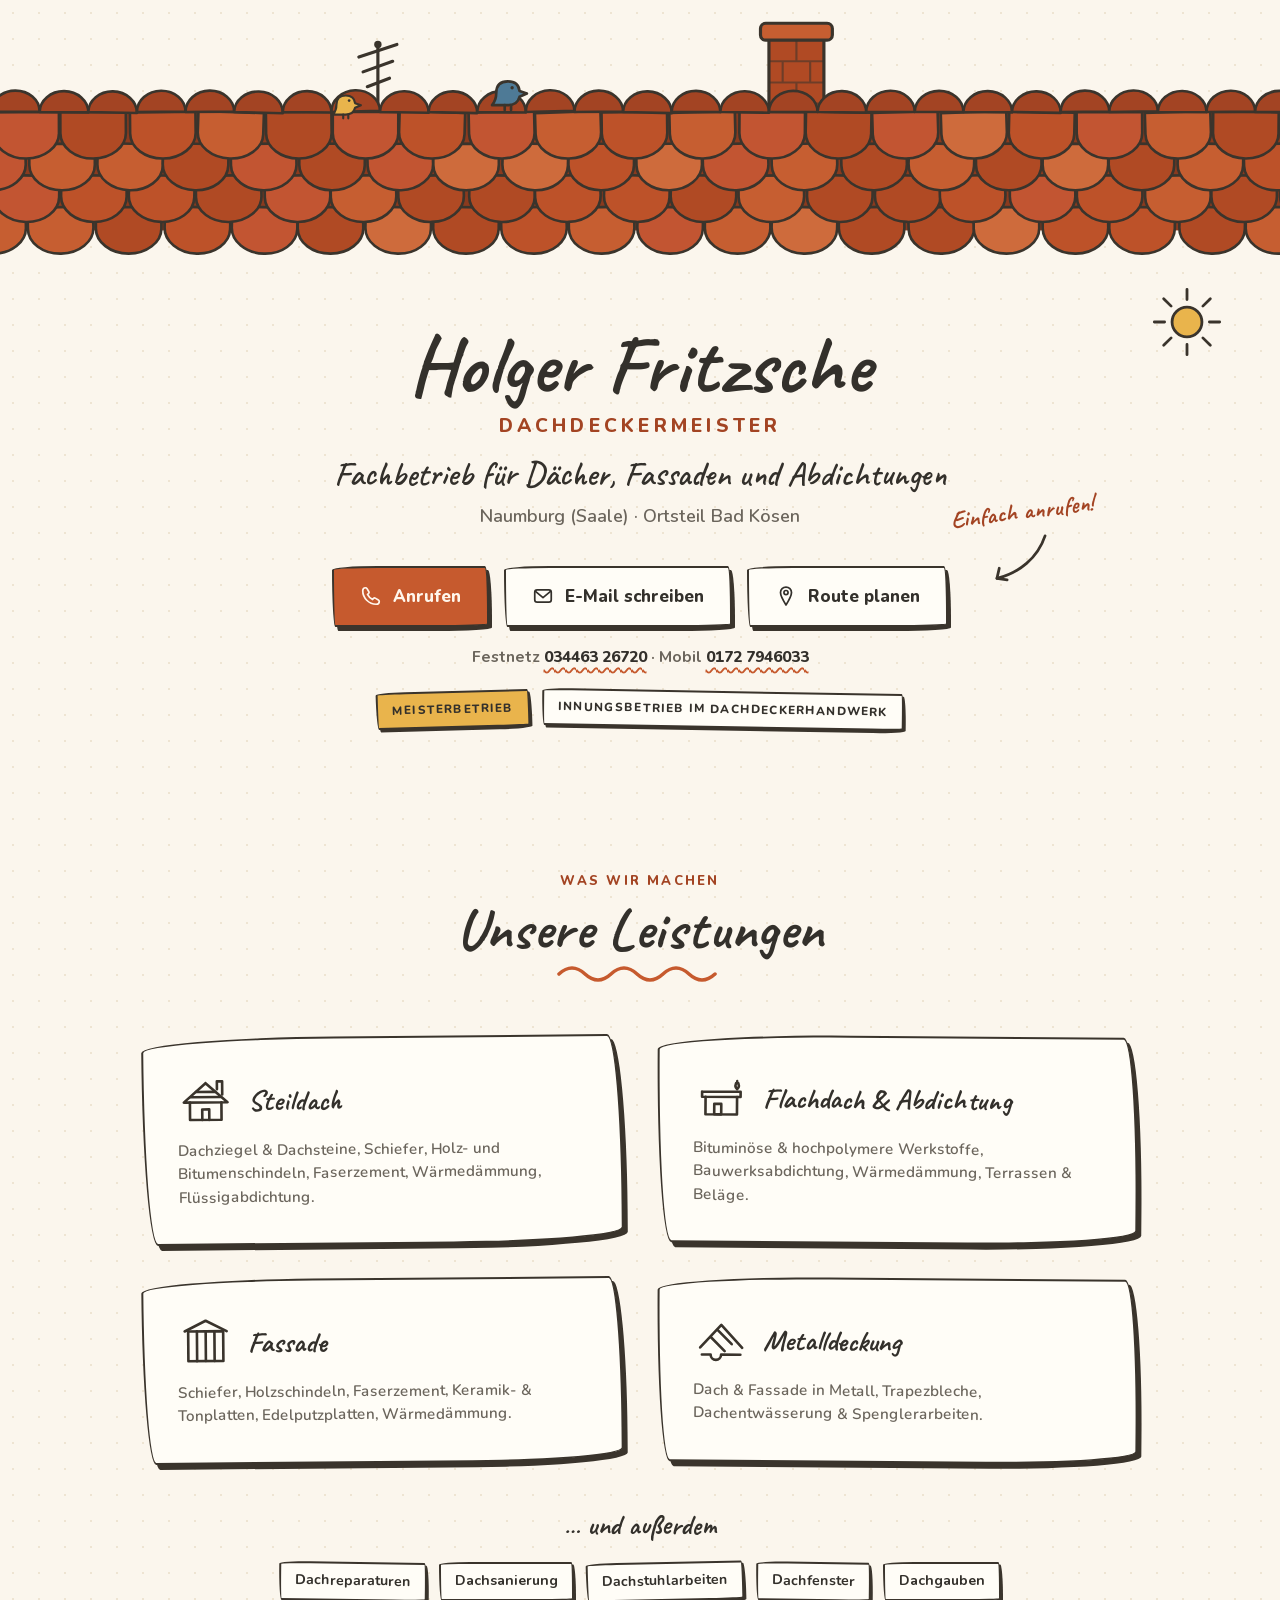
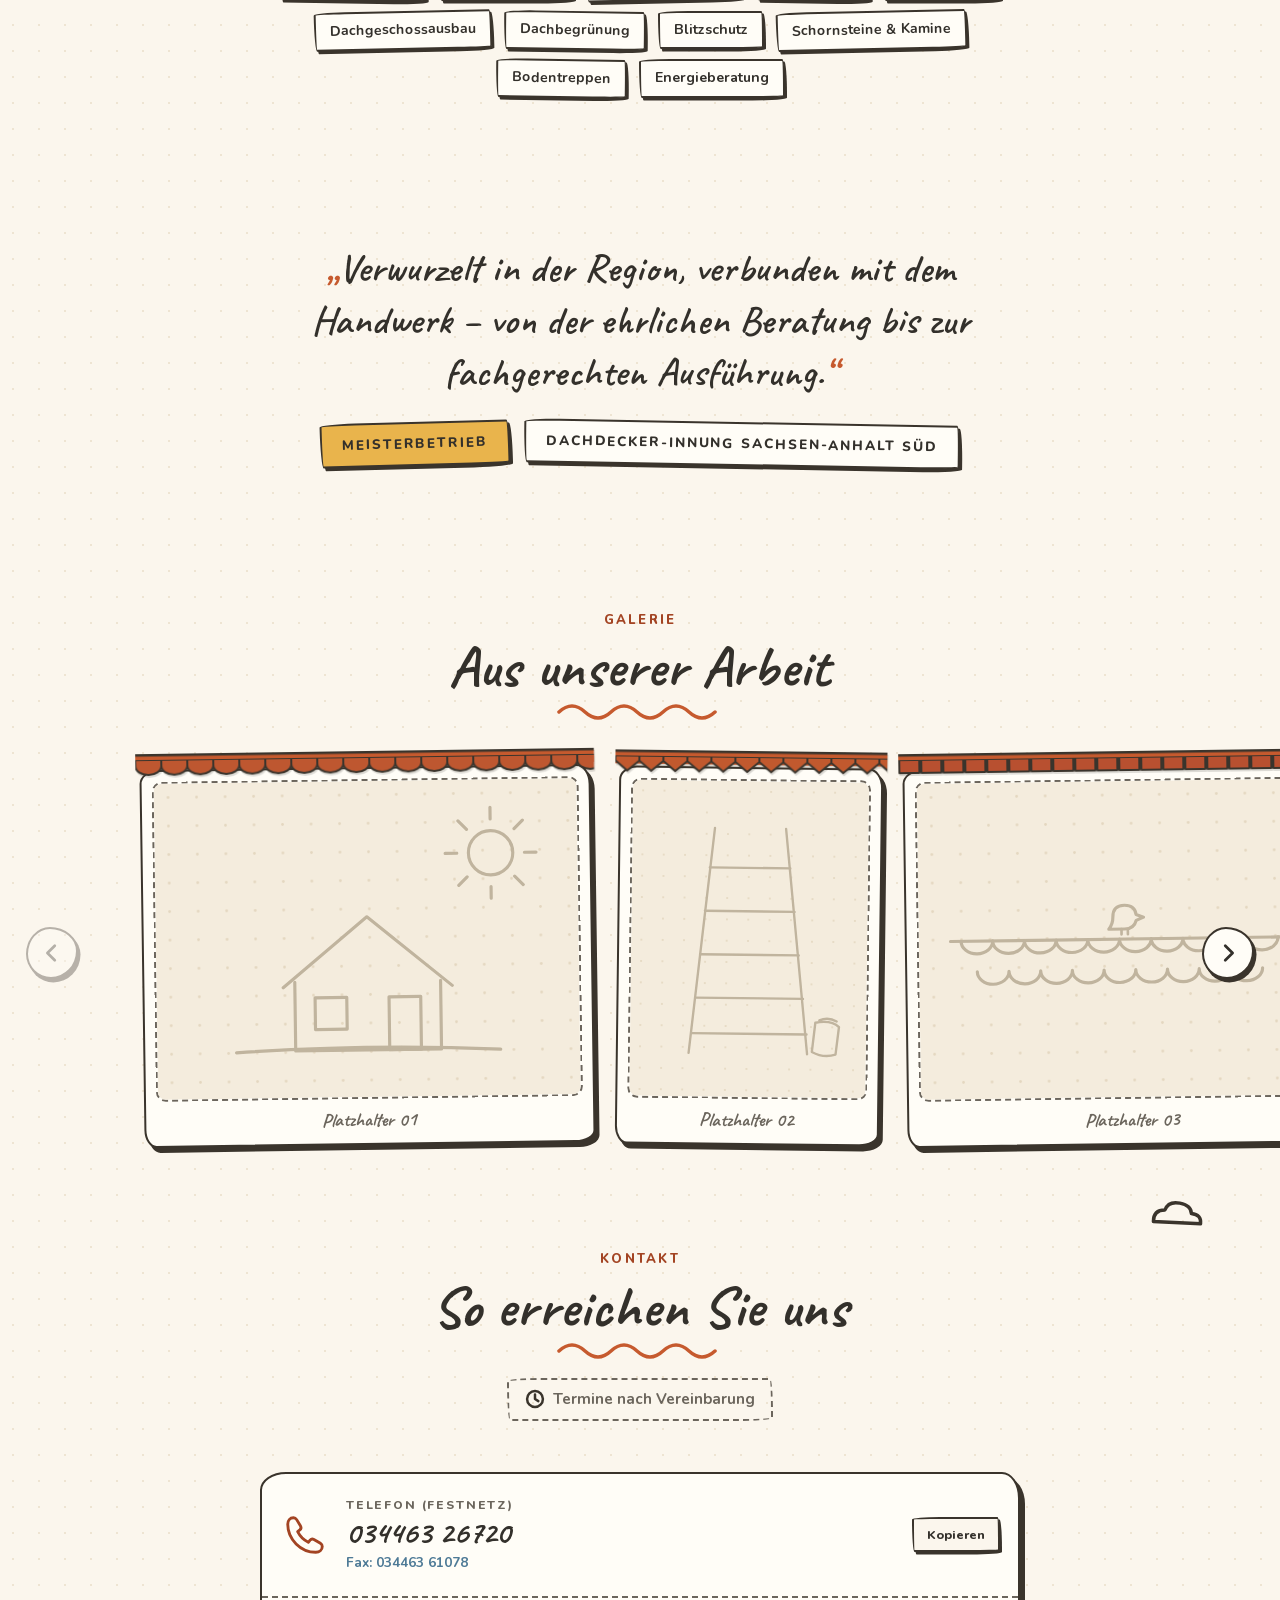
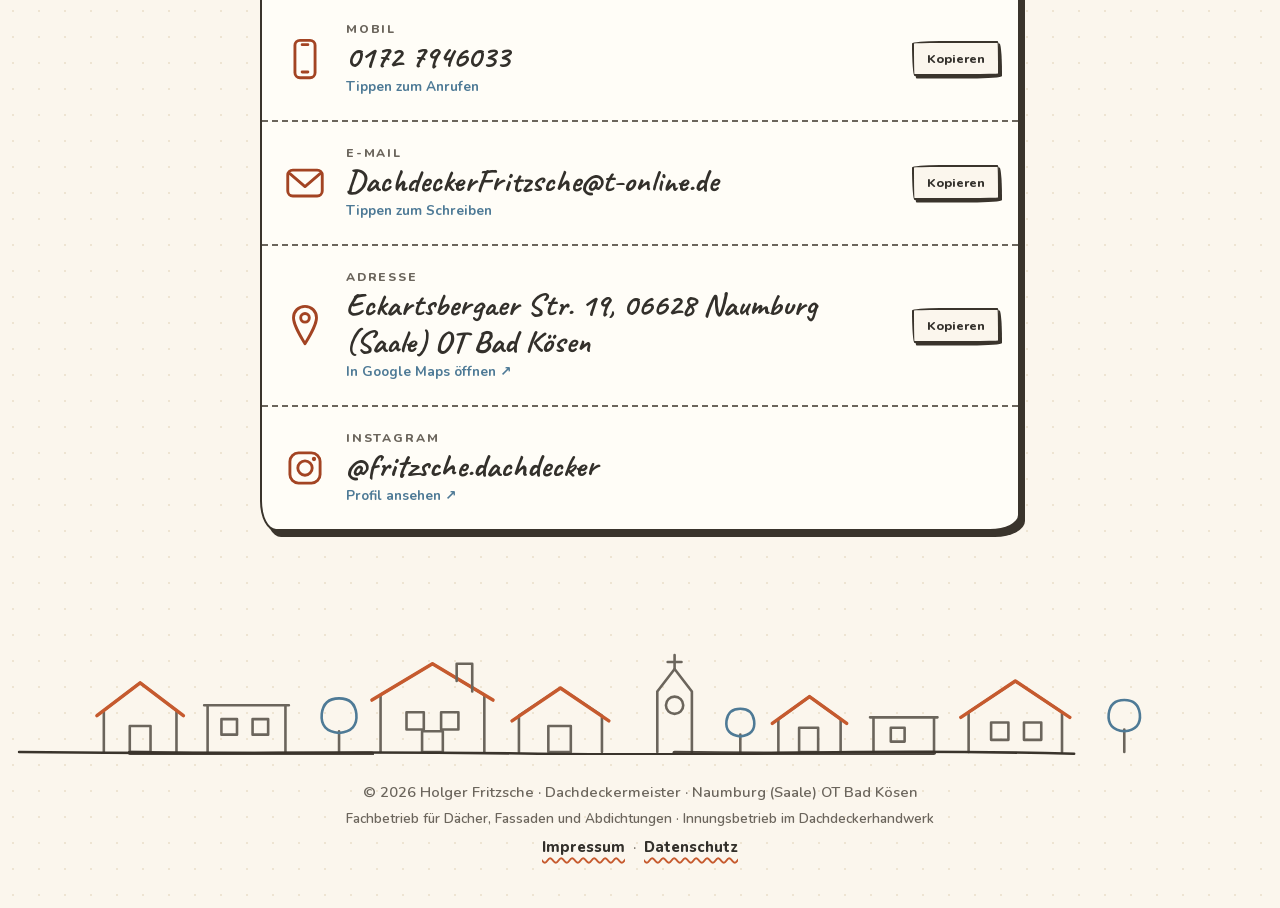
==== commit 36083187: "Foto-Galerie mit Platzhalter" ====
--- a/index.html
+++ b/index.html
@@ -141,24 +141,6 @@
 
   <!-- ======================= LEISTUNGEN ======================= -->
   <section class="services">
-    <span class="float-doodle float-doodle--desktop" style="left: 1.5%; top: 40px; transform: rotate(-9deg);">
-      <svg width="64" height="175" viewBox="0 0 84 230" aria-hidden="true">
-        <g class="doodle-stroke" stroke-width="4">
-          <path class="draw" d="M24 8 L14 222"/>
-          <path class="draw" d="M62 8 L72 222"/>
-          <path class="draw" d="M22 38 H64 M20 72 H66 M19 106 H68 M17 140 H70 M16 174 H71 M15 205 H72"/>
-        </g>
-      </svg>
-    </span>
-    <span class="float-doodle float-doodle--desktop bob" style="right: 2.5%; top: 60px;">
-      <svg width="64" height="64" viewBox="0 0 64 64" aria-hidden="true">
-        <g class="doodle-stroke">
-          <path class="draw" d="M21 21 L33 9 q9 2 13 12 L34 33 z"/>
-          <path class="draw" stroke-width="5" d="M26.5 27.5 L11 44"/>
-        </g>
-      </svg>
-    </span>
-
     <div class="wrap">
       <div class="section-head">
         <span class="kicker">Was wir machen</span>
@@ -173,10 +155,11 @@
           <div class="service-head">
             <svg class="icon" viewBox="0 0 64 64" aria-hidden="true">
               <g class="doodle-stroke" stroke="currentColor">
-                <path class="draw" d="M6 38 L32 12 L58 38"/>
-                <path class="draw" d="M14 32 v18 h36 v-18"/>
-                <path class="draw" d="M22 40 a5 4 0 0 0 10 0 M32 40 a5 4 0 0 0 10 0 M27 48 a5 4 0 0 0 10 0"/>
-                <path class="draw" d="M44 10 v10 h6 v-4"/>
+                <path class="draw" d="M32 11 L57 33 H7 Z"/>
+                <path class="draw" d="M15 27 H49 M21 21 H43"/>
+                <path class="draw" d="M14 33 v20 h36 v-20"/>
+                <path class="draw" d="M28 53 v-12 h8 v12"/>
+                <path class="draw" d="M45 18 v-9 h6 v15"/>
               </g>
             </svg>
             <h3>Steildach</h3>
@@ -249,13 +232,6 @@
 
   <!-- ======================= ÜBER UNS ======================= -->
   <section class="about">
-    <span class="float-doodle float-doodle--desktop bob" style="left: 5%; bottom: 30px;">
-      <svg width="60" height="60" viewBox="0 0 64 64" aria-hidden="true">
-        <g class="doodle-stroke">
-          <g transform="rotate(14 22 24)"><path class="draw" d="M14 8 H30 M22 8 V34 M18 34 L22 43 L26 34"/></g>
-        </g>
-      </svg>
-    </span>
     <div class="wrap">
       <blockquote>
         <span class="mark">„</span>Verwurzelt in der Region, verbunden mit dem Handwerk –
@@ -264,6 +240,204 @@
       <div class="badges-row">
         <span class="badge">Meisterbetrieb</span>
         <span class="badge badge--paper">Dachdecker-Innung Sachsen-Anhalt Süd</span>
+      </div>
+    </div>
+  </section>
+
+  <!-- ======================= GALERIE ======================= -->
+  <section class="gallery" id="galerie">
+    <div class="wrap">
+      <div class="section-head">
+        <span class="kicker">Galerie</span>
+        <h2>Aus unserer Arbeit</h2>
+        <svg class="squiggle" width="170" height="22" viewBox="0 0 170 22" aria-hidden="true">
+          <path class="draw" fill="none" stroke="currentColor" stroke-width="3.5" stroke-linecap="round" d="M4 11 q13 -12 26 0 t26 0 t26 0 t26 0 t26 0 t26 0"/>
+        </svg>
+      </div>
+    </div>
+
+    <div class="gallery-shell">
+      <button class="gal-btn prev" type="button" aria-label="Vorheriges Bild">
+        <svg viewBox="0 0 24 24" aria-hidden="true"><path fill="none" stroke="currentColor" stroke-width="3" stroke-linecap="round" stroke-linejoin="round" d="M15 4 L7 12 l8 8"/></svg>
+      </button>
+      <button class="gal-btn next" type="button" aria-label="Nächstes Bild">
+        <svg viewBox="0 0 24 24" aria-hidden="true"><path fill="none" stroke="currentColor" stroke-width="3" stroke-linecap="round" stroke-linejoin="round" d="M9 4 l8 8 -8 8"/></svg>
+      </button>
+
+      <div class="gallery-scroller" role="region" aria-label="Bildergalerie" tabindex="0">
+
+        <figure class="gallery-item is-land">
+          <span class="gallery-roof" aria-hidden="true">
+            <svg preserveAspectRatio="none" xmlns="http://www.w3.org/2000/svg">
+              <defs><pattern id="roofR1" patternUnits="userSpaceOnUse" width="26" height="26">
+                <path d="M0 6 h26 v6 a13 9 0 0 1 -26 0 z" fill="#BE5730" stroke="#3A342C" stroke-width="2" stroke-linejoin="round"/>
+              </pattern></defs>
+              <rect x="0" y="2" width="100%" height="12" fill="#C65A2E"/>
+              <rect x="0" y="0" width="100%" height="2.5" fill="#3A342C"/>
+              <rect x="0" y="6" width="100%" height="20" fill="url(#roofR1)"/>
+            </svg>
+          </span>
+          <div class="gallery-media">
+            <svg viewBox="0 0 800 600" preserveAspectRatio="xMidYMid slice" aria-hidden="true">
+              <rect width="800" height="600" fill="#F4ECDD"/>
+              <defs><pattern id="gdotA" width="54" height="54" patternUnits="userSpaceOnUse"><circle cx="27" cy="27" r="2.6" fill="#E4D7C0"/></pattern></defs>
+              <rect width="800" height="600" fill="url(#gdotA)"/>
+              <g fill="none" stroke="#C0B49E" stroke-width="6" stroke-linecap="round" stroke-linejoin="round">
+                <circle cx="636" cy="140" r="42"/>
+                <path d="M636 76 v-22 M636 204 v22 M572 140 h-22 M700 140 h22 M591 95 l-16 -16 M681 95 l16 -16 M591 185 l-16 16 M681 185 l16 16"/>
+                <path d="M240 390 L400 258 L560 390"/>
+                <path d="M262 380 v130 h276 v-130"/>
+                <rect x="300" y="410" width="60" height="60"/>
+                <rect x="440" y="410" width="60" height="100"/>
+                <path d="M150 512 q250 -14 500 0"/>
+              </g>
+            </svg>
+          </div>
+          <figcaption>Platzhalter 01</figcaption>
+        </figure>
+
+        <figure class="gallery-item is-port">
+          <span class="gallery-roof" aria-hidden="true">
+            <svg preserveAspectRatio="none" xmlns="http://www.w3.org/2000/svg">
+              <defs><pattern id="roofR2" patternUnits="userSpaceOnUse" width="24" height="26">
+                <path d="M0 6 h24 v5 l-12 10 l-12 -10 z" fill="#C1592E" stroke="#3A342C" stroke-width="2" stroke-linejoin="round"/>
+              </pattern></defs>
+              <rect x="0" y="2" width="100%" height="12" fill="#C65A2E"/>
+              <rect x="0" y="0" width="100%" height="2.5" fill="#3A342C"/>
+              <rect x="0" y="6" width="100%" height="20" fill="url(#roofR2)"/>
+            </svg>
+          </span>
+          <div class="gallery-media">
+            <svg viewBox="0 0 600 800" preserveAspectRatio="xMidYMid slice" aria-hidden="true">
+              <rect width="600" height="800" fill="#F4ECDD"/>
+              <defs><pattern id="gdotB" width="54" height="54" patternUnits="userSpaceOnUse"><circle cx="27" cy="27" r="2.6" fill="#E4D7C0"/></pattern></defs>
+              <rect width="600" height="800" fill="url(#gdotB)"/>
+              <g fill="none" stroke="#C0B49E" stroke-width="6" stroke-linecap="round" stroke-linejoin="round">
+                <path d="M210 120 L150 690 M390 120 L450 690"/>
+                <path d="M198 220 H402 M187 330 H414 M176 440 H426 M165 550 H438 M156 640 H448"/>
+                <path d="M470 610 q40 -8 60 10 l-8 70 q-30 10 -60 -6 z"/>
+                <path d="M480 604 q22 -10 44 2"/>
+              </g>
+            </svg>
+          </div>
+          <figcaption>Platzhalter 02</figcaption>
+        </figure>
+
+        <figure class="gallery-item is-land">
+          <span class="gallery-roof" aria-hidden="true">
+            <svg preserveAspectRatio="none" xmlns="http://www.w3.org/2000/svg">
+              <defs><pattern id="roofR3" patternUnits="userSpaceOnUse" width="22" height="26">
+                <path d="M1 6 h20 v13 h-20 z" fill="#B85030" stroke="#3A342C" stroke-width="2" stroke-linejoin="round"/>
+              </pattern></defs>
+              <rect x="0" y="2" width="100%" height="12" fill="#C65A2E"/>
+              <rect x="0" y="0" width="100%" height="2.5" fill="#3A342C"/>
+              <rect x="0" y="6" width="100%" height="20" fill="url(#roofR3)"/>
+            </svg>
+          </span>
+          <div class="gallery-media">
+            <svg viewBox="0 0 800 600" preserveAspectRatio="xMidYMid slice" aria-hidden="true">
+              <rect width="800" height="600" fill="#F4ECDD"/>
+              <defs><pattern id="gdotC" width="54" height="54" patternUnits="userSpaceOnUse"><circle cx="27" cy="27" r="2.6" fill="#E4D7C0"/></pattern></defs>
+              <rect width="800" height="600" fill="url(#gdotC)"/>
+              <g fill="none" stroke="#C0B49E" stroke-width="6" stroke-linecap="round" stroke-linejoin="round">
+                <path d="M60 300 L740 300"/>
+                <path d="M80 300 a30 24 0 0 0 60 0 M140 300 a30 24 0 0 0 60 0 M200 300 a30 24 0 0 0 60 0 M260 300 a30 24 0 0 0 60 0 M320 300 a30 24 0 0 0 60 0 M380 300 a30 24 0 0 0 60 0 M440 300 a30 24 0 0 0 60 0 M500 300 a30 24 0 0 0 60 0 M560 300 a30 24 0 0 0 60 0 M620 300 a30 24 0 0 0 60 0"/>
+                <path d="M110 358 a30 24 0 0 0 60 0 M170 358 a30 24 0 0 0 60 0 M230 358 a30 24 0 0 0 60 0 M290 358 a30 24 0 0 0 60 0 M350 358 a30 24 0 0 0 60 0 M410 358 a30 24 0 0 0 60 0 M470 358 a30 24 0 0 0 60 0 M530 358 a30 24 0 0 0 60 0 M590 358 a30 24 0 0 0 60 0"/>
+                <path d="M368 258 q0 -22 22 -22 q20 0 22 18 l14 5 -14 6 q-4 16 -22 16 l-30 0 q8 -10 8 -23 z"/>
+                <path d="M384 281 v10 M396 281 v10" stroke-width="5"/>
+              </g>
+            </svg>
+          </div>
+          <figcaption>Platzhalter 03</figcaption>
+        </figure>
+
+        <figure class="gallery-item is-port">
+          <span class="gallery-roof" aria-hidden="true">
+            <svg preserveAspectRatio="none" xmlns="http://www.w3.org/2000/svg">
+              <defs><pattern id="roofR4" patternUnits="userSpaceOnUse" width="26" height="26">
+                <path d="M0 6 h26 v6 a13 9 0 0 1 -26 0 z" fill="#BE5730" stroke="#3A342C" stroke-width="2" stroke-linejoin="round"/>
+              </pattern></defs>
+              <rect x="0" y="2" width="100%" height="12" fill="#C65A2E"/>
+              <rect x="0" y="0" width="100%" height="2.5" fill="#3A342C"/>
+              <rect x="0" y="6" width="100%" height="20" fill="url(#roofR4)"/>
+            </svg>
+          </span>
+          <div class="gallery-media">
+            <svg viewBox="0 0 600 800" preserveAspectRatio="xMidYMid slice" aria-hidden="true">
+              <rect width="600" height="800" fill="#F4ECDD"/>
+              <defs><pattern id="gdotD" width="54" height="54" patternUnits="userSpaceOnUse"><circle cx="27" cy="27" r="2.6" fill="#E4D7C0"/></pattern></defs>
+              <rect width="600" height="800" fill="url(#gdotD)"/>
+              <g fill="none" stroke="#C0B49E" stroke-width="6" stroke-linecap="round" stroke-linejoin="round">
+                <rect x="230" y="330" width="140" height="330" rx="8"/>
+                <rect x="205" y="290" width="190" height="42" rx="10"/>
+                <path d="M230 420 h140 M230 510 h140 M230 600 h140 M300 330 v90 M265 420 v90 M335 420 v90 M300 510 v90"/>
+                <circle cx="285" cy="225" r="26"/>
+                <circle cx="330" cy="195" r="34"/>
+                <circle cx="280" cy="155" r="24"/>
+              </g>
+            </svg>
+          </div>
+          <figcaption>Platzhalter 04</figcaption>
+        </figure>
+
+        <figure class="gallery-item is-land">
+          <span class="gallery-roof" aria-hidden="true">
+            <svg preserveAspectRatio="none" xmlns="http://www.w3.org/2000/svg">
+              <defs><pattern id="roofR5" patternUnits="userSpaceOnUse" width="24" height="26">
+                <path d="M0 6 h24 v5 l-12 10 l-12 -10 z" fill="#C1592E" stroke="#3A342C" stroke-width="2" stroke-linejoin="round"/>
+              </pattern></defs>
+              <rect x="0" y="2" width="100%" height="12" fill="#C65A2E"/>
+              <rect x="0" y="0" width="100%" height="2.5" fill="#3A342C"/>
+              <rect x="0" y="6" width="100%" height="20" fill="url(#roofR5)"/>
+            </svg>
+          </span>
+          <div class="gallery-media">
+            <svg viewBox="0 0 800 600" preserveAspectRatio="xMidYMid slice" aria-hidden="true">
+              <rect width="800" height="600" fill="#F4ECDD"/>
+              <defs><pattern id="gdotE" width="54" height="54" patternUnits="userSpaceOnUse"><circle cx="27" cy="27" r="2.6" fill="#E4D7C0"/></pattern></defs>
+              <rect width="800" height="600" fill="url(#gdotE)"/>
+              <g fill="none" stroke="#C0B49E" stroke-width="6" stroke-linecap="round" stroke-linejoin="round">
+                <path d="M120 420 L680 380 l6 60 -560 40 z"/>
+                <path d="M200 414 v52 M320 406 v52 M440 397 v52 M560 389 v52"/>
+                <path d="M280 240 L320 200 q22 6 30 28 l-28 28 z"/>
+                <path d="M296 262 L250 320" stroke-width="8"/>
+                <path d="M420 250 h44 M442 250 v58 M434 308 l8 16 8 -16" stroke-width="5"/>
+                <path d="M540 230 h36 M558 230 v48 M551 278 l7 14 7 -14" stroke-width="5"/>
+              </g>
+            </svg>
+          </div>
+          <figcaption>Platzhalter 05</figcaption>
+        </figure>
+
+        <figure class="gallery-item is-port">
+          <span class="gallery-roof" aria-hidden="true">
+            <svg preserveAspectRatio="none" xmlns="http://www.w3.org/2000/svg">
+              <defs><pattern id="roofR6" patternUnits="userSpaceOnUse" width="22" height="26">
+                <path d="M1 6 h20 v13 h-20 z" fill="#B85030" stroke="#3A342C" stroke-width="2" stroke-linejoin="round"/>
+              </pattern></defs>
+              <rect x="0" y="2" width="100%" height="12" fill="#C65A2E"/>
+              <rect x="0" y="0" width="100%" height="2.5" fill="#3A342C"/>
+              <rect x="0" y="6" width="100%" height="20" fill="url(#roofR6)"/>
+            </svg>
+          </span>
+          <div class="gallery-media">
+            <svg viewBox="0 0 600 800" preserveAspectRatio="xMidYMid slice" aria-hidden="true">
+              <rect width="600" height="800" fill="#F4ECDD"/>
+              <defs><pattern id="gdotF" width="54" height="54" patternUnits="userSpaceOnUse"><circle cx="27" cy="27" r="2.6" fill="#E4D7C0"/></pattern></defs>
+              <rect width="600" height="800" fill="url(#gdotF)"/>
+              <g fill="none" stroke="#C0B49E" stroke-width="6" stroke-linecap="round" stroke-linejoin="round">
+                <path d="M120 430 L300 280 L480 430"/>
+                <path d="M150 415 v240 h300 v-240"/>
+                <path d="M245 380 L300 335 L355 380 v70 h-110 z"/>
+                <rect x="272" y="392" width="56" height="58"/>
+                <path d="M210 520 h60 v70 h-60 z M330 520 h60 v70 h-60 z"/>
+                <path d="M80 668 q220 -14 440 0"/>
+              </g>
+            </svg>
+          </div>
+          <figcaption>Platzhalter 06</figcaption>
+        </figure>
+
       </div>
     </div>
   </section>
@@ -401,8 +575,10 @@
         <path d="M1300 126 V100"/>
         <path d="M1300 102 q-20 -2 -18 -20 q2 -16 18 -16 q16 0 18 16 q2 18 -18 20 z" stroke="#4E7A96"/>
       </g>
-      <!-- Boden -->
-      <path d="M40 126 q360 -8 700 0 q360 8 700 0" fill="none" stroke="#3A342C" stroke-width="3" stroke-linecap="round"/>
+      <!-- Boden: flach auf Höhe der Hausfüße, nur leicht wellig -->
+      <path d="M22 126 q150 2 300 1 t300 1 t300 -1 t320 1" fill="none" stroke="#3A342C" stroke-width="3" stroke-linecap="round"/>
+      <path d="M150 127 q140 2 280 1" fill="none" stroke="#3A342C" stroke-width="5" stroke-linecap="round" opacity=".9"/>
+      <path d="M780 127 q150 2 300 0" fill="none" stroke="#3A342C" stroke-width="5" stroke-linecap="round" opacity=".9"/>
     </svg>
   </div>
 </main>
--- a/style.css
+++ b/style.css
@@ -598,6 +598,105 @@
 .chip.ok { background: var(--ok); }
 @media (max-width: 560px) { .chip { display: none; } }
 
+/* ---------- Galerie ---------- */
+.gallery { padding: clamp(2.5rem, 6vw, 4.5rem) 0 0; }
+.gallery .section-head { margin-bottom: .4rem; }
+
+.gallery-shell { position: relative; }
+
+.gallery-scroller {
+  --gal-h: clamp(200px, 36vw, 320px);
+  display: flex;
+  gap: 24px;
+  overflow-x: auto;
+  overscroll-behavior-x: contain;
+  scroll-snap-type: x mandatory;
+  padding: 38px max(22px, calc(50% - 498px)) 32px;
+  scroll-padding-inline: max(22px, calc(50% - 498px));
+  scrollbar-width: none;
+}
+.gallery-scroller::-webkit-scrollbar { display: none; }
+
+.gallery-item {
+  position: relative;
+  flex: none;
+  margin: 0;
+  scroll-snap-align: center;
+  background: var(--card);
+  border: 2.5px solid var(--ink-line);
+  border-radius: 18px 14px 20px 12px / 14px 20px 12px 18px;
+  box-shadow: 4px 5px 0 var(--ink-line);
+  padding: 10px 10px 4px;
+  transition: transform .22s ease, box-shadow .22s ease;
+}
+.gallery-item:nth-child(odd) { transform: rotate(-.8deg); }
+.gallery-item:nth-child(even) { transform: rotate(.7deg); }
+.gallery-item:hover {
+  transform: rotate(0) translateY(-5px);
+  box-shadow: 6px 9px 0 var(--ink-line);
+}
+
+.gallery-media {
+  height: var(--gal-h);
+  border: 2px dashed var(--ink-soft);
+  border-radius: 10px;
+  overflow: hidden;
+}
+.is-land .gallery-media { aspect-ratio: 4 / 3; }
+.is-port .gallery-media { aspect-ratio: 3 / 4; }
+.gallery-media svg { width: 100%; height: 100%; display: block; }
+
+.gallery-item figcaption {
+  font-family: 'Caveat', cursive;
+  font-weight: 700;
+  font-size: 1.2rem;
+  text-align: center;
+  color: var(--ink-soft);
+  padding: .35rem 0 .25rem;
+}
+
+/* Kleines Dach über jedem Bilderrahmen — volle Rahmenbreite */
+.gallery-roof {
+  position: absolute;
+  top: -18px;
+  left: -6px;
+  right: -6px;
+  height: 26px;
+  pointer-events: none;
+  z-index: 2;
+  filter: drop-shadow(1.5px 2px 0 rgba(46, 42, 38, .16));
+}
+.gallery-roof svg { display: block; width: 100%; height: 100%; }
+
+.gal-btn {
+  position: absolute;
+  top: 50%;
+  transform: translateY(-50%);
+  z-index: 3;
+  width: 52px;
+  height: 52px;
+  display: flex;
+  align-items: center;
+  justify-content: center;
+  color: var(--ink);
+  background: var(--card);
+  border: 2.5px solid var(--ink-line);
+  border-radius: 46% 54% 52% 48% / 52% 46% 54% 48%;
+  box-shadow: 2.5px 3.5px 0 var(--ink-line);
+  cursor: pointer;
+  transition: transform .15s ease, box-shadow .15s ease, opacity .2s ease;
+}
+.gal-btn svg { width: 22px; height: 22px; }
+.gal-btn.prev { left: clamp(8px, 2vw, 28px); }
+.gal-btn.next { right: clamp(8px, 2vw, 28px); }
+.gal-btn:hover { transform: translateY(-50%) translate(-1px, -2px); box-shadow: 4px 5.5px 0 var(--ink-line); }
+.gal-btn:active { transform: translateY(-50%) translate(1px, 2px); box-shadow: 1px 1px 0 var(--ink-line); }
+.gal-btn[disabled] { opacity: .35; cursor: default; pointer-events: none; }
+@media (max-width: 600px) {
+  .gal-btn { width: 44px; height: 44px; }
+  .gal-btn svg { width: 18px; height: 18px; }
+}
+
 /* ---------- Skyline + Footer ---------- */
 .skyline {
   margin-top: clamp(1.5rem, 4vw, 3rem);
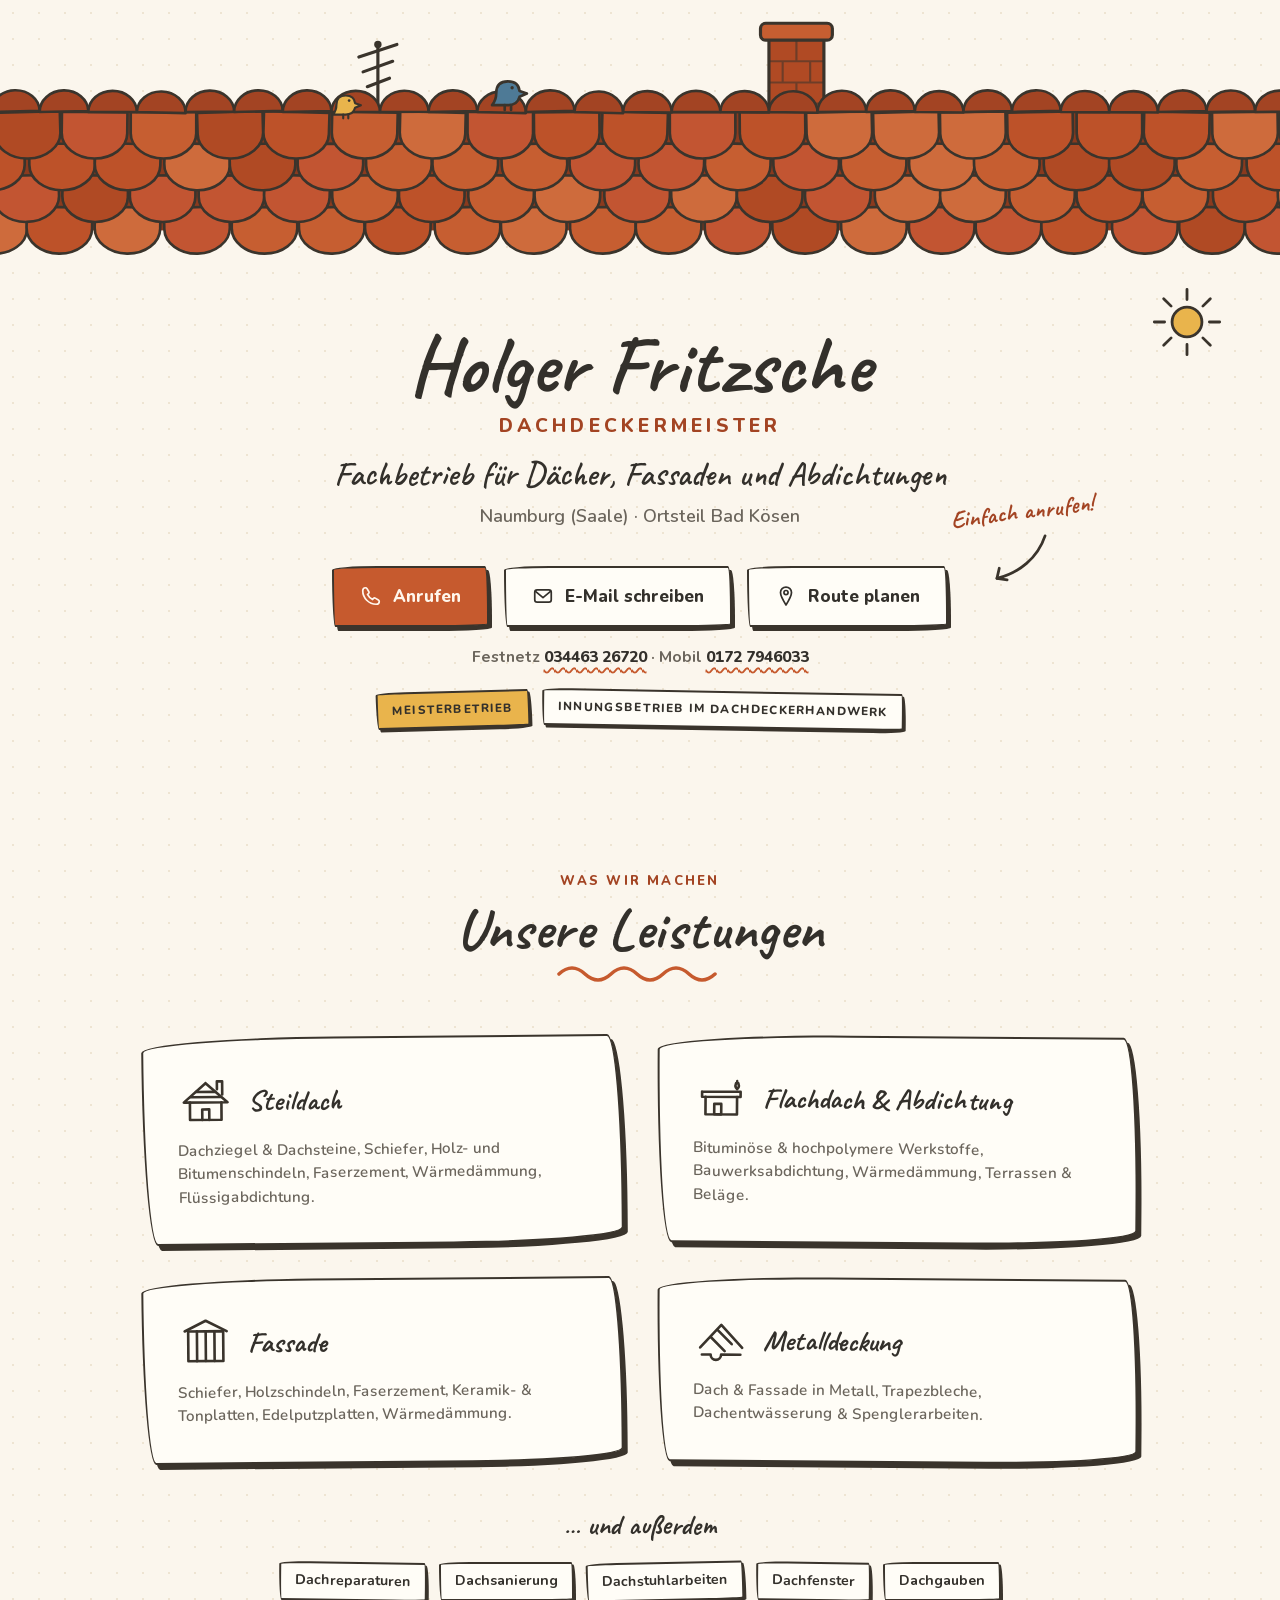
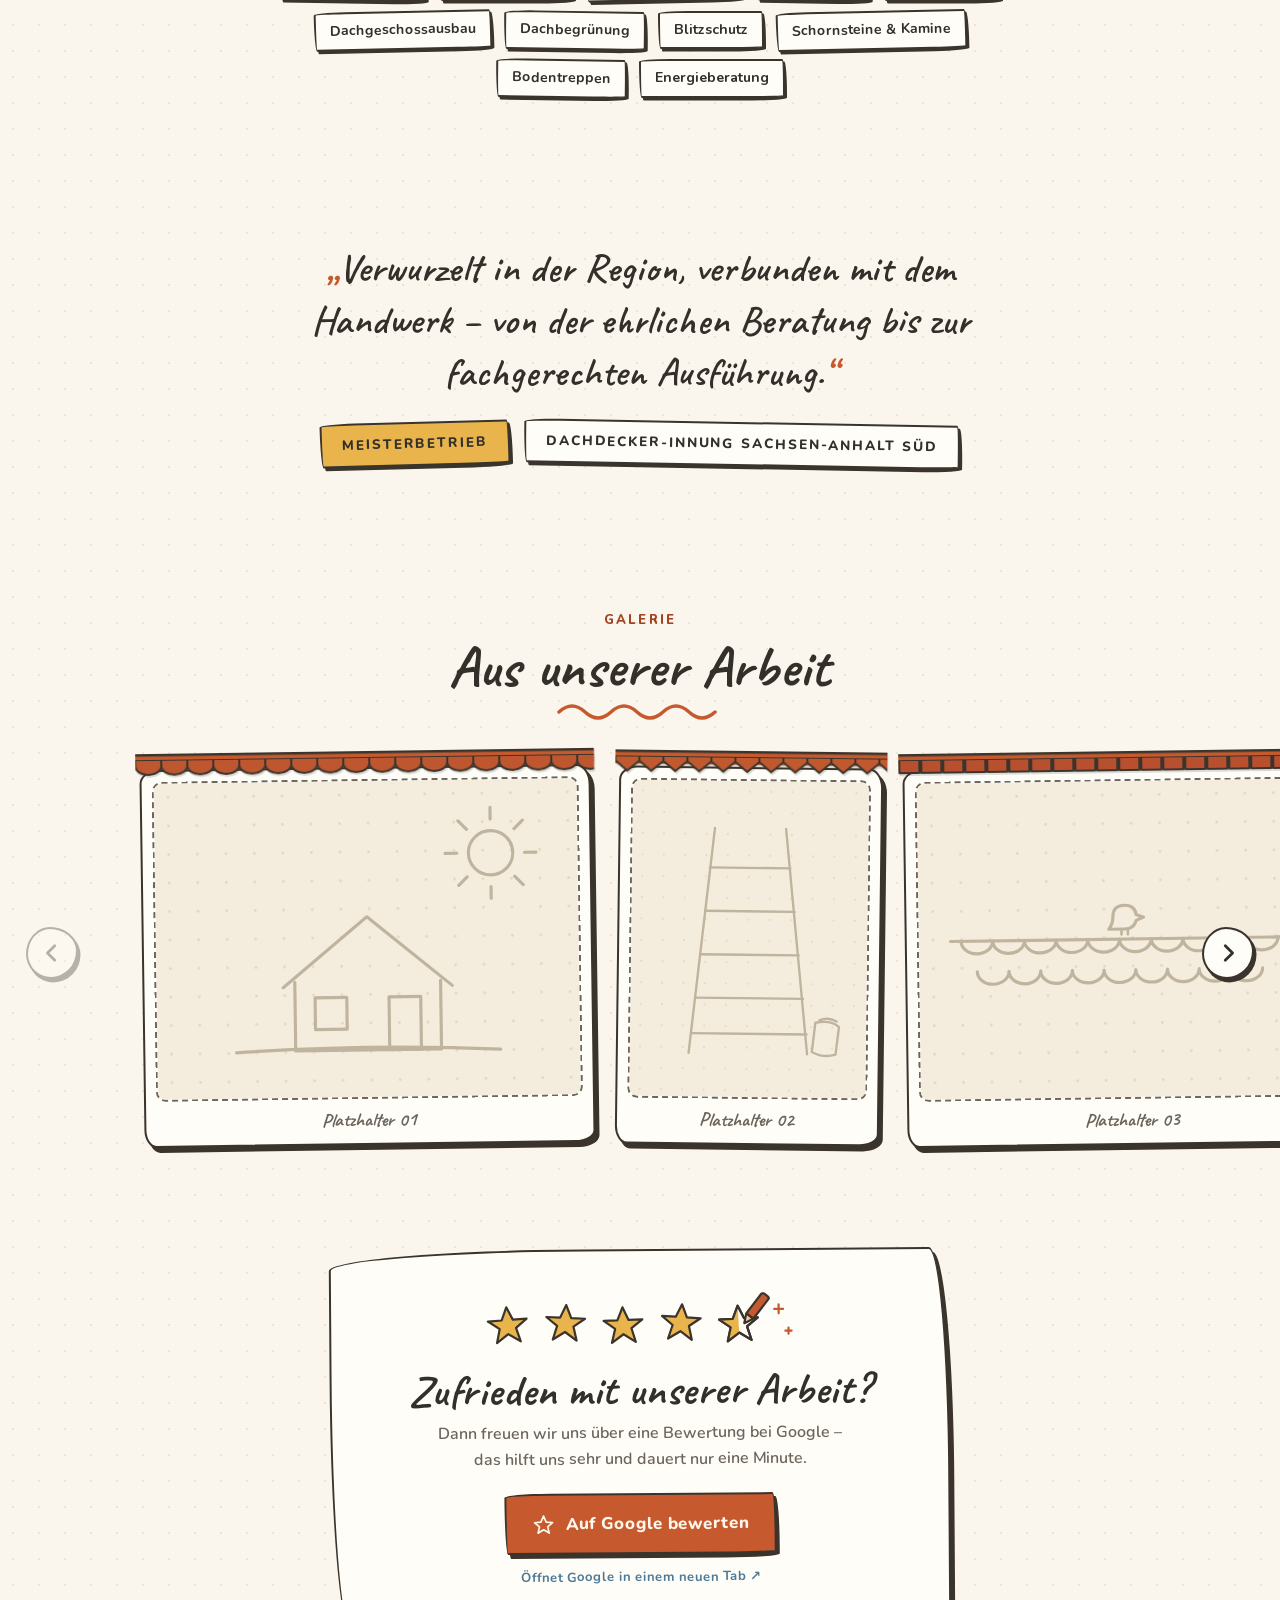
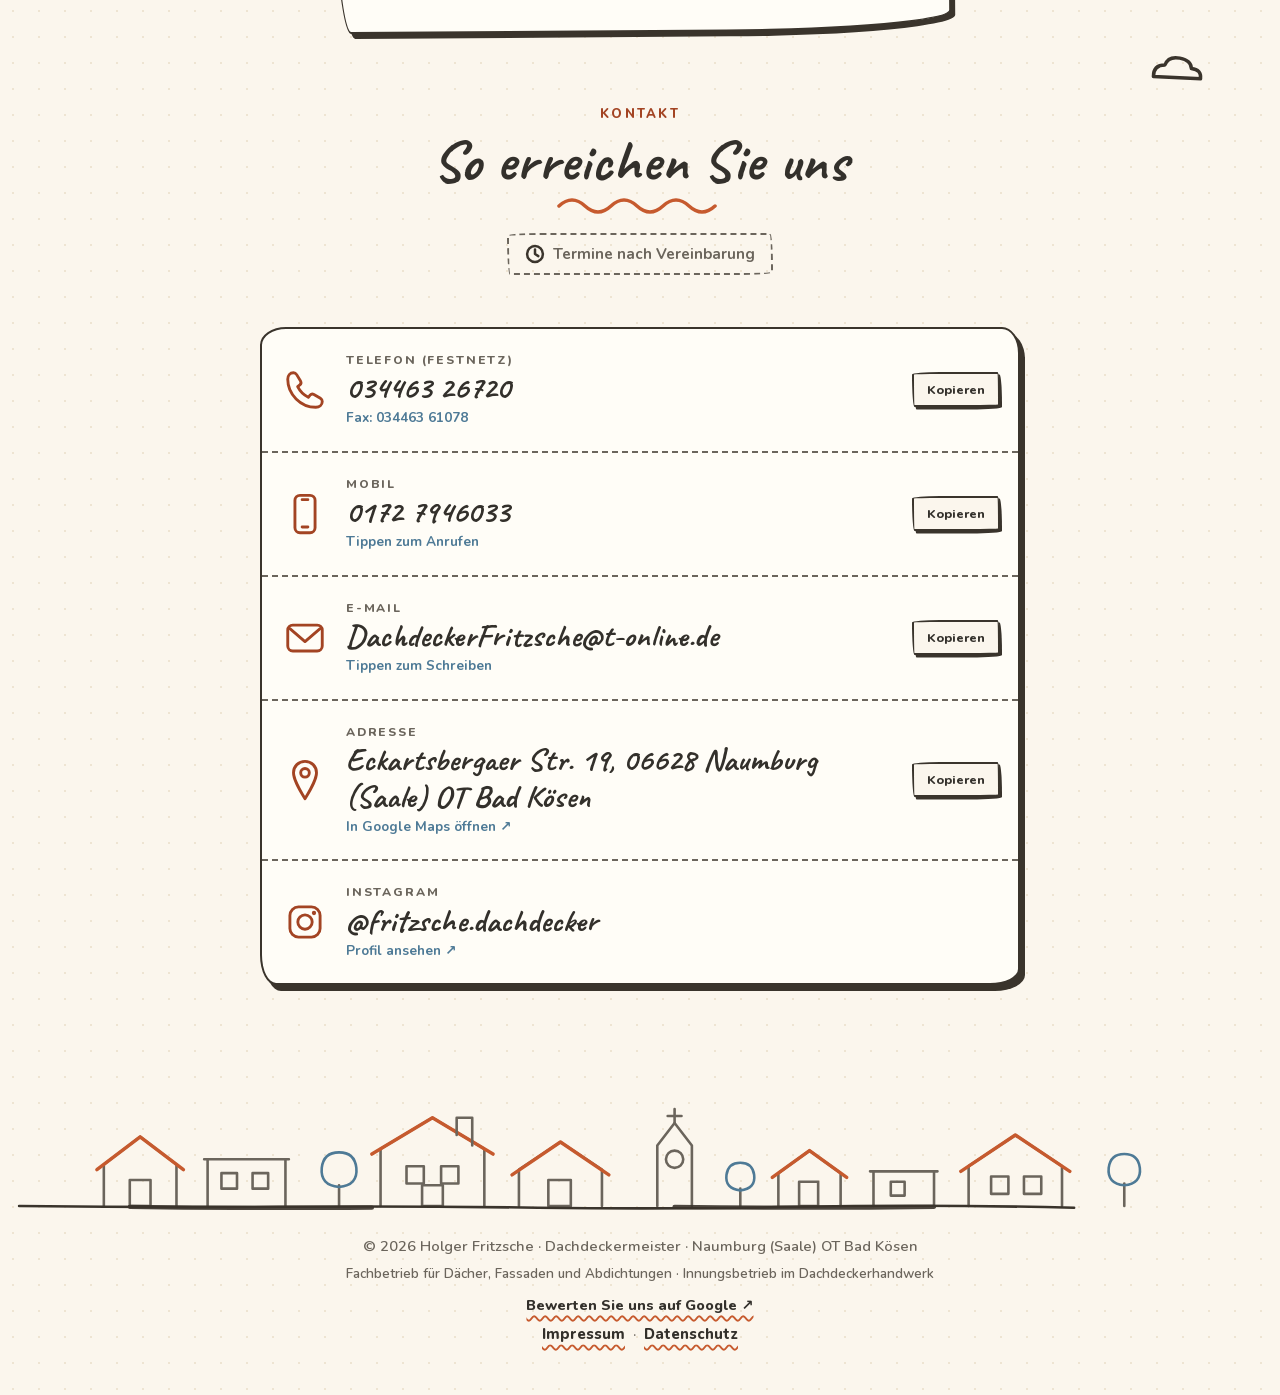
==== commit 33a365fc: "Google-Bewertungs-Sektion" ====
--- a/index.html
+++ b/index.html
@@ -438,6 +438,48 @@
           <figcaption>Platzhalter 06</figcaption>
         </figure>
 
+      </div>
+    </div>
+  </section>
+
+  <!-- ======================= GOOGLE-BEWERTUNG ======================= -->
+  <section class="review" id="bewertung">
+    <div class="wrap">
+      <div class="review-card">
+        <svg class="review-stars" viewBox="0 0 360 74" aria-hidden="true">
+          <defs>
+            <path id="star-shape" d="M0 -21 L6.3 -6.6 L21.8 -6.6 L9.2 2.9 L13.4 18.4 L0 9.3 L-13.4 18.4 L-9.2 2.9 L-21.8 -6.6 L-6.3 -6.6 Z"/>
+            <clipPath id="star-half"><rect x="-24" y="-24" width="24" height="48"/></clipPath>
+          </defs>
+          <g stroke="#3A342C" stroke-width="2.5" stroke-linejoin="round">
+            <use href="#star-shape" transform="translate(32 36) rotate(-4)" fill="#E9B44C"/>
+            <use href="#star-shape" transform="translate(97 34) rotate(3)" fill="#E9B44C"/>
+            <use href="#star-shape" transform="translate(162 37) rotate(-2)" fill="#E9B44C"/>
+            <use href="#star-shape" transform="translate(227 34) rotate(4)" fill="#E9B44C"/>
+            <!-- fünfter Stern: wird gerade ausgemalt -->
+            <g transform="translate(292 36) rotate(-3)">
+              <use href="#star-shape" fill="#FFFDF7"/>
+              <use href="#star-shape" fill="#E9B44C" clip-path="url(#star-half)" stroke="none"/>
+              <use href="#star-shape" fill="none"/>
+            </g>
+          </g>
+          <!-- Stift -->
+          <g transform="translate(302 30) rotate(38)">
+            <rect x="-5" y="-34" width="10" height="30" rx="2.5" fill="#C65A2E" stroke="#3A342C" stroke-width="2.5"/>
+            <path d="M-5 -4 L0 6 L5 -4 z" fill="#F2C9A0" stroke="#3A342C" stroke-width="2.5" stroke-linejoin="round"/>
+            <circle cx="0" cy="4.6" r="1.6" fill="#3A342C"/>
+          </g>
+          <!-- Funkel -->
+          <path d="M337 14 v10 M332 19 h10 M348 40 v7 M344.5 43.5 h7" stroke="#C65A2E" stroke-width="2.5" stroke-linecap="round"/>
+        </svg>
+
+        <h2>Zufrieden mit unserer Arbeit?</h2>
+        <p class="review-text">Dann freuen wir uns über eine Bewertung bei Google – das hilft uns sehr und dauert nur eine Minute.</p>
+        <a class="btn btn--primary" href="https://search.google.com/local/writereview?placeid=ChIJlRfBt9uYpkcRta61vnYavNM" target="_blank" rel="noopener">
+          <svg viewBox="0 0 64 64" aria-hidden="true"><path fill="none" stroke="currentColor" stroke-width="5" stroke-linejoin="round" d="M32 7 L39.6 24.4 L58 26.2 L44 38.6 L48.2 56.6 L32 46.8 L15.8 56.6 L20 38.6 L6 26.2 L24.4 24.4 Z"/></svg>
+          Auf Google bewerten
+        </a>
+        <p class="review-hint">Öffnet Google in einem neuen Tab ↗</p>
       </div>
     </div>
   </section>
@@ -587,6 +629,7 @@
 <footer>
   <p>© <span class="year">2026</span> Holger Fritzsche · Dachdeckermeister · Naumburg (Saale) OT Bad Kösen</p>
   <p class="foot-sub">Fachbetrieb für Dächer, Fassaden und Abdichtungen · Innungsbetrieb im Dachdeckerhandwerk</p>
+  <p class="foot-review"><a href="https://search.google.com/local/writereview?placeid=ChIJlRfBt9uYpkcRta61vnYavNM" target="_blank" rel="noopener">Bewerten Sie uns auf Google ↗</a></p>
   <p class="foot-links">
     <a href="impressum.html">Impressum</a> &nbsp;·&nbsp;
     <a href="datenschutz.html">Datenschutz</a>
--- a/style.css
+++ b/style.css
@@ -499,6 +499,46 @@
   margin-top: 1.5rem;
 }
 
+/* ---------- Google-Bewertung ---------- */
+.review { padding: clamp(2.5rem, 6vw, 4.5rem) 0 0; }
+
+.review-card {
+  background: var(--card);
+  border: 2.5px solid var(--ink-line);
+  border-radius: var(--wobble-lg);
+  box-shadow: 4px 5px 0 var(--ink-line);
+  max-width: 620px;
+  margin: 0 auto;
+  padding: clamp(1.8rem, 4vw, 2.6rem) clamp(1.2rem, 4vw, 2.4rem);
+  text-align: center;
+  transform: rotate(-.4deg);
+}
+
+.review-stars {
+  width: clamp(230px, 60vw, 320px);
+  height: auto;
+  display: block;
+  margin: 0 auto .6rem;
+}
+
+.review-card h2 {
+  font-size: clamp(2.1rem, 5vw, 2.7rem);
+}
+
+.review-text {
+  max-width: 26rem;
+  margin: .5rem auto 1.3rem;
+  color: var(--ink-soft);
+  font-weight: 600;
+}
+
+.review-hint {
+  margin-top: .8rem;
+  font-size: .82rem;
+  font-weight: 700;
+  color: var(--slate);
+}
+
 /* ---------- Kontakt ---------- */
 .contact { padding: clamp(2.5rem, 6vw, 4.5rem) 0 clamp(2.5rem, 6vw, 4rem); }
 
@@ -619,7 +659,8 @@
 
 .gallery-item {
   position: relative;
-  flex: none;
+  flex: 0 0 auto;
+  width: max-content;
   margin: 0;
   scroll-snap-align: center;
   background: var(--card);
@@ -642,8 +683,10 @@
   border-radius: 10px;
   overflow: hidden;
 }
-.is-land .gallery-media { aspect-ratio: 4 / 3; }
-.is-port .gallery-media { aspect-ratio: 3 / 4; }
+/* Explizite Breiten statt aspect-ratio — Safari leitet die Breite aus
+   Höhe+aspect-ratio im Flex-Karussell nicht zuverlässig ab. */
+.is-land .gallery-media { width: calc(var(--gal-h) * 4 / 3); }
+.is-port .gallery-media { width: calc(var(--gal-h) * 3 / 4); }
 .gallery-media svg { width: 100%; height: 100%; display: block; }
 
 .gallery-item figcaption {
@@ -718,6 +761,7 @@
   font-size: .92rem;
 }
 footer .foot-sub { font-size: .84rem; margin-top: .25rem; }
+footer .foot-review { margin-top: .6rem; font-size: .9rem; }
 footer .foot-links { margin-top: .4rem; }
 footer a {
   color: var(--ink);
